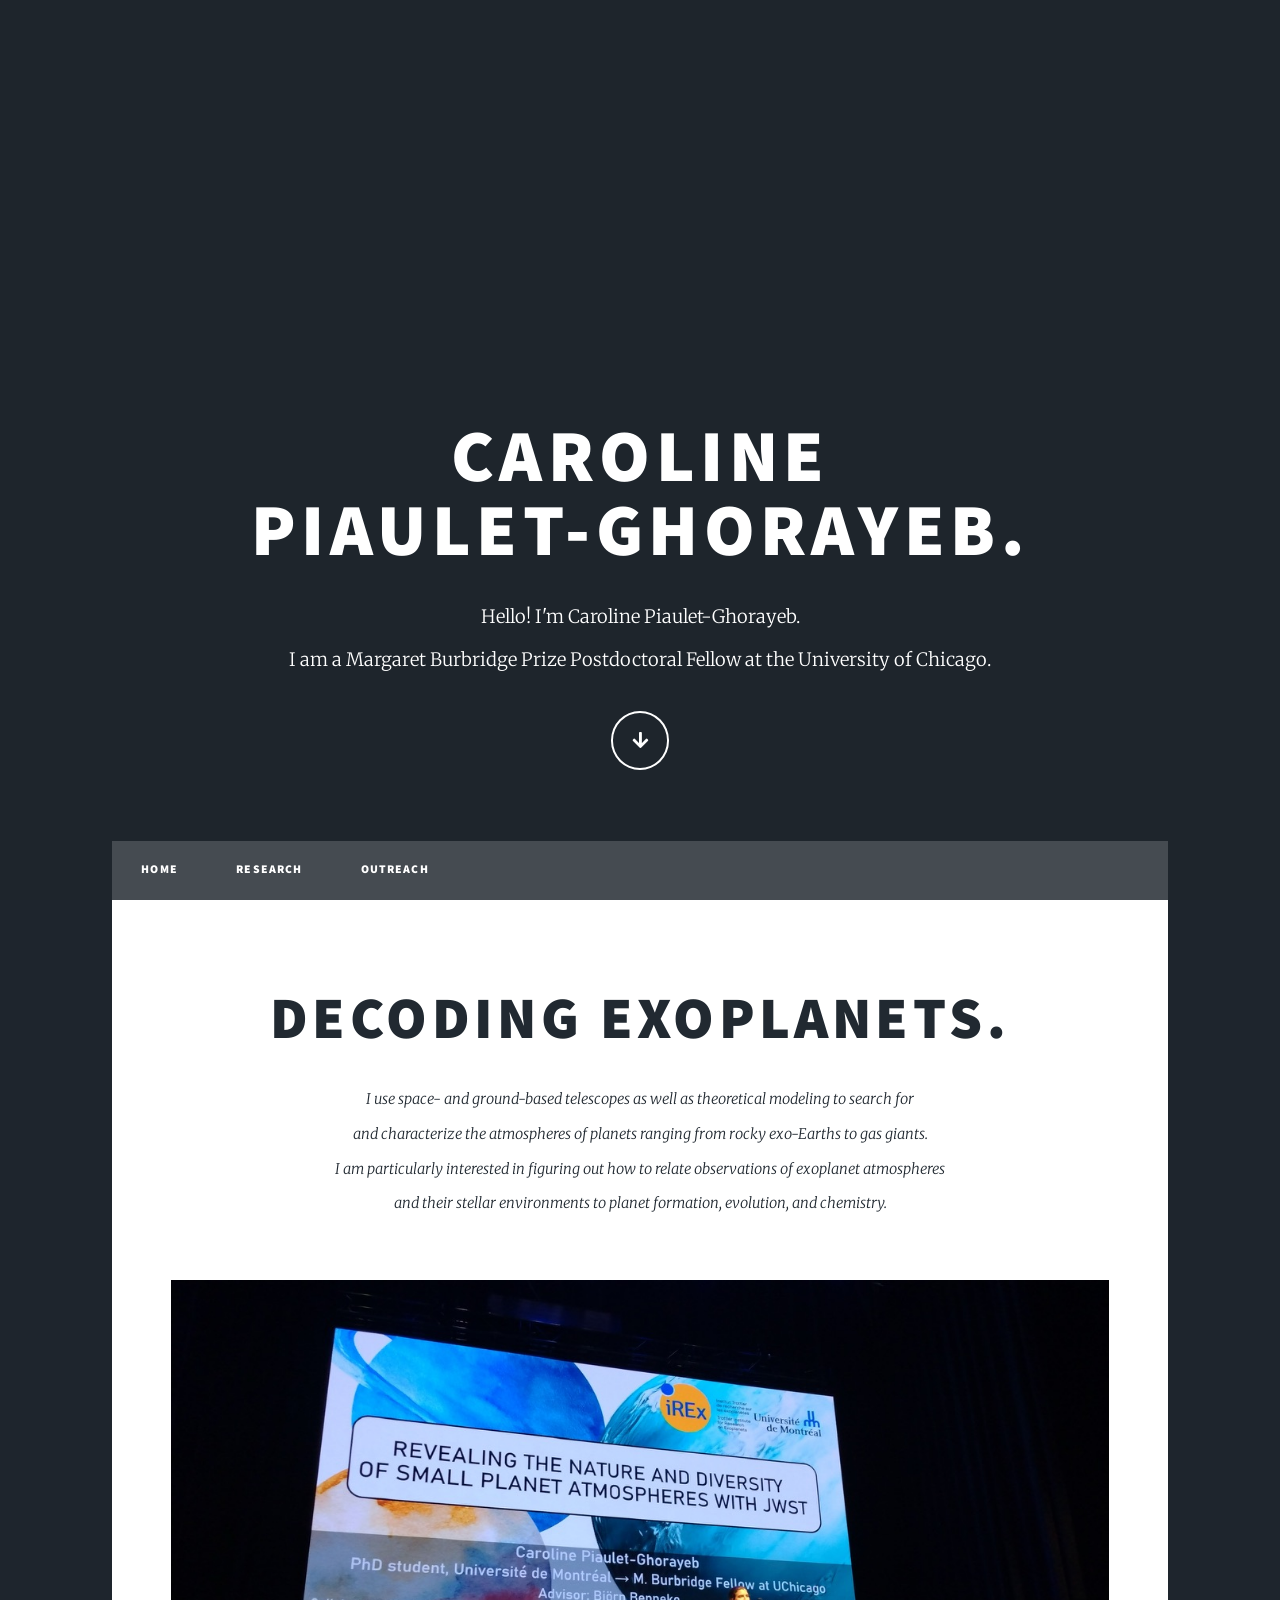
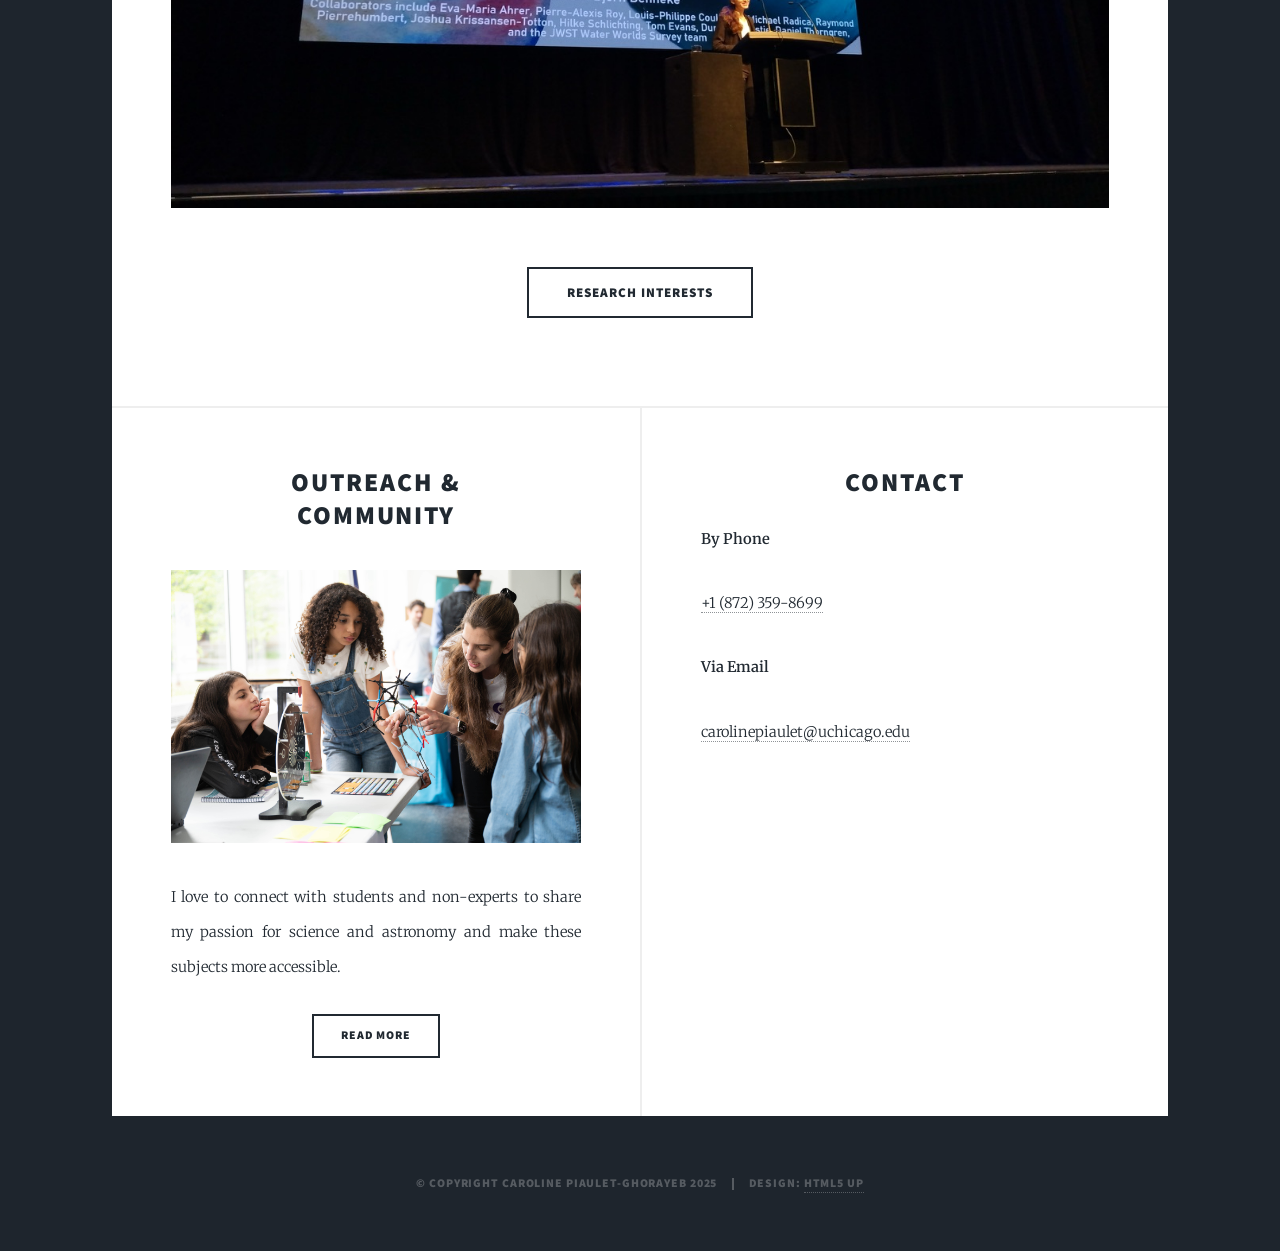
==== index.html @ 9007fbd8 "Add files via upload" ====
<!DOCTYPE HTML>
<!--
	Massively by HTML5 UP
	html5up.net | @ajlkn
	Free for personal and commercial use under the CCA 3.0 license (html5up.net/license)
-->
<html>
	<head>
		<title>Caroline Piaulet-Ghorayeb - Home</title>
		<meta charset="utf-8" />
		<meta name="viewport" content="width=device-width, initial-scale=1, user-scalable=no" />
		<link rel="stylesheet" href="assets/css/main.css" />
		<noscript><link rel="stylesheet" href="assets/css/noscript.css" /></noscript>
	</head>
	<body class="is-preload">

		<!-- Wrapper -->
			<div id="wrapper" class="fade-in">

				<!-- Intro -->
					<div id="intro">
						<h1>Caroline<br />
						Piaulet-Ghorayeb.</h1>
						<p style="font-style: normal;">Hello! I'm Caroline Piaulet-Ghorayeb.<br />
						I am a Margaret Burbridge Prize Postdoctoral Fellow at the University of Chicago. </p>
						<ul class="actions">
							<li><a href="#header" class="button icon solid solo fa-arrow-down scrolly">Continue</a></li>
						</ul>
					</div>

				<!-- Header -->
					<header id="header">
						<a href="index.html" class="logo">Home</a>
					</header>

				<!-- Nav -->
					<nav id="nav">
					  <ul class="links">
						<li><a href="index.html">Home</a></li>
						<li><a href="research.html">Research</a></li>
						<li><a href="outreach.html">Outreach</a></li>
					  </ul>
					  <ul class="icons">
						<!-- Optional social icons; keep or remove -->
						<!-- <li><a href="https://github.com/yourhandle" class="icon brands fa-github"><span class="label">GitHub</span></a></li> -->
					  </ul>
					</nav>

				<!-- Main -->
					<div id="main">

						<!-- Featured Post -->
							<article class="post featured">
								<header class="major">
									<h2><a href="research.html">Decoding Exoplanets.</a></h2>
									<p>	I use space- and ground-based telescopes as well as theoretical modeling to search for <br />
							and characterize the atmospheres of planets ranging from rocky exo-Earths to gas giants.  <br />
									I am particularly interested in figuring out how to relate observations of exoplanet atmospheres   <br />
										and their stellar environments to planet formation, evolution, and chemistry.</p>
								</header>
								<a href="#" class="image main"><img src="images/photo_essv.jpeg" alt="" /></a>
								<ul class="actions special">
									<li><a href="research.html" class="button large">Research Interests</a></li>
								</ul>
							</article>

						<!-- Posts: Outreach (left) + Contact (right) -->
						<section class="posts">
						  <!-- Outreach card -->
						  <article>
							<header>
							  <h2><a href="outreach.html">Outreach &amp;<br />Community</a></h2>
							</header>
							<a href="outreach.html" class="image fit"><img src="images/photo_outreach.jpg" alt="" /></a>
							<p>
							  I love to connect with students and non-experts to share my passion for science and astronomy
							  and make these subjects more accessible.
							</p>
							<ul class="actions special">
							  <li><a href="outreach.html" class="button">Read More</a></li>
							</ul>
						  </article>

						  <!-- Contact card -->
						<article>
						  <header>
							<h2>Contact</h2>
						  </header>
						  <p><strong>By Phone</strong></p>
						  <p><a href="tel:+18723598699">+1 (872) 359-8699</a></p>
						  <p><strong>Via Email</strong></p>
						  <p><a href="mailto:carolinepiaulet@uchicago.edu">carolinepiaulet@uchicago.edu</a></p>
						</article>



						</section>


					</div>



				<!-- Copyright -->
					<div id="copyright">
						<ul><li>&copy; Copyright Caroline Piaulet-Ghorayeb 2025</li><li>Design: <a href="https://html5up.net">HTML5 UP</a></li></ul>
					</div>

			</div>

		<!-- Scripts -->
			<script src="assets/js/jquery.min.js"></script>
			<script src="assets/js/jquery.scrollex.min.js"></script>
			<script src="assets/js/jquery.scrolly.min.js"></script>
			<script src="assets/js/browser.min.js"></script>
			<script src="assets/js/breakpoints.min.js"></script>
			<script src="assets/js/util.js"></script>
			<script src="assets/js/main.js"></script>

	</body>
</html>
---- assets/css/main.css ----
@import url(fontawesome-all.min.css);
@import url("https://fonts.googleapis.com/css?family=Merriweather:300,700,300italic,700italic|Source+Sans+Pro:900");

/*
	Massively by HTML5 UP
	html5up.net | @ajlkn
	Free for personal and commercial use under the CCA 3.0 license (html5up.net/license)
*/

html, body, div, span, applet, object,
iframe, h1, h2, h3, h4, h5, h6, p, blockquote,
pre, a, abbr, acronym, address, big, cite,
code, del, dfn, em, img, ins, kbd, q, s, samp,
small, strike, strong, sub, sup, tt, var, b,
u, i, center, dl, dt, dd, ol, ul, li, fieldset,
form, label, legend, table, caption, tbody,
tfoot, thead, tr, th, td, article, aside,
canvas, details, embed, figure, figcaption,
footer, header, hgroup, menu, nav, output, ruby,
section, summary, time, mark, audio, video {
	margin: 0;
	padding: 0;
	border: 0;
	font-size: 100%;
	font: inherit;
	vertical-align: baseline;}

article, aside, details, figcaption, figure,
footer, header, hgroup, menu, nav, section {
	display: block;}

body {
	line-height: 1;
}

ol, ul {
	list-style: none;
}

blockquote, q {
	quotes: none;
}

	blockquote:before, blockquote:after, q:before, q:after {
		content: '';
		content: none;
	}

table {
	border-collapse: collapse;
	border-spacing: 0;
}

body {
	-webkit-text-size-adjust: none;
}

mark {
	background-color: transparent;
	color: inherit;
}

input::-moz-focus-inner {
	border: 0;
	padding: 0;
}

input, select, textarea {
	-moz-appearance: none;
	-webkit-appearance: none;
	-ms-appearance: none;
	appearance: none;
}

/* Basic */

	@-ms-viewport {
		width: device-width;
	}

	body {
		-ms-overflow-style: scrollbar;
	}

	@media screen and (max-width: 480px) {

		html, body {
			min-width: 320px;
		}

	}

	html {
		box-sizing: border-box;
	}

	*, *:before, *:after {
		box-sizing: inherit;
	}

	body {
		background-color: #1e252d;
	}

		body.is-preload *, body.is-preload *:before, body.is-preload *:after {
			-moz-animation: none !important;
			-webkit-animation: none !important;
			-ms-animation: none !important;
			animation: none !important;
			-moz-transition: none !important;
			-webkit-transition: none !important;
			-ms-transition: none !important;
			transition: none !important;
		}

/* Type */

	html {
		font-size: 16pt;
	}

		@media screen and (max-width: 1680px) {

			html {
				font-size: 12pt;
			}

		}

		@media screen and (max-width: 1280px) {

			html {
				font-size: 11pt;
			}

		}

		@media screen and (max-width: 360px) {

			html {
				font-size: 10pt;
			}

		}

	body {
		color: #212931;
	}

	body, input, select, textarea {
		font-family: "Merriweather", Georgia, serif;
		font-weight: 300;
		font-size: 1rem;
		line-height: 2.375;
	}

	a {
		-moz-transition: color 0.2s ease-in-out, background-color 0.2s ease-in-out, border-color 0.2s ease-in-out, box-shadow 0.2s ease-in-out;
		-webkit-transition: color 0.2s ease-in-out, background-color 0.2s ease-in-out, border-color 0.2s ease-in-out, box-shadow 0.2s ease-in-out;
		-ms-transition: color 0.2s ease-in-out, background-color 0.2s ease-in-out, border-color 0.2s ease-in-out, box-shadow 0.2s ease-in-out;
		transition: color 0.2s ease-in-out, background-color 0.2s ease-in-out, border-color 0.2s ease-in-out, box-shadow 0.2s ease-in-out;
		border-bottom: dotted 1px;
		text-decoration: none;
	}

		a:hover {
			border-bottom-color: transparent;
		}

	strong, b {
		font-weight: 600;
	}

	em, i {
		font-style: italic;
	}

	p {
		text-align: justify;
		margin: 0 0 2rem 0;
	}

	h1, h2, h3, h4, h5, h6 {
		font-family: "Source Sans Pro", Helvetica, sans-serif;
		font-weight: 900;
		line-height: 1.5;
		letter-spacing: 0.075em;
		text-transform: uppercase;
		margin: 0 0 1rem 0;
	}

		h1 a, h2 a, h3 a, h4 a, h5 a, h6 a {
			border-bottom: 0;
			color: inherit;
			text-decoration: none;
		}

	h1 {
		font-size: 4rem;
		line-height: 1.1;
		margin: 0 0 2rem 0;
	}

	h2 {
		font-size: 1.75rem;
		line-height: 1.3;
		margin: 0 0 1.5rem 0;
	}

	h3 {
		font-size: 1.25rem;
		margin: 0 0 1.5rem 0;
	}

	h4 {
		font-size: 1rem;
	}

	h5 {
		font-size: 0.9rem;
	}

	h6 {
		font-size: 0.8rem;
	}

	sub {
		font-size: 0.8rem;
		position: relative;
		top: 0.5rem;
	}

	sup {
		font-size: 0.8rem;
		position: relative;
		top: -0.5rem;
	}

	blockquote {
		border-left: solid 4px;
		font-style: italic;
		margin: 0 0 2rem 0;
		padding: 0.5rem 0 0.5rem 2rem;
	}

	code {
		border: solid 2px;
		font-family: "Courier New", monospace;
		font-size: 0.9rem;
		margin: 0 0.25rem;
		padding: 0.25rem 0.65rem;
	}

	pre {
		-webkit-overflow-scrolling: touch;
		font-family: "Courier New", monospace;
		font-size: 0.9rem;
		margin: 0 0 2rem 0;
	}

		pre code {
			display: block;
			line-height: 1.75;
			padding: 1rem 1.5rem;
			overflow-x: auto;
		}

	hr {
		border: 0;
		border-bottom: solid 2px;
		margin: 3rem 0;
	}

		hr.major {
			margin: 5rem 0;
		}

	.align-left {
		text-align: left;
	}

	.align-center {
		text-align: center;
	}

	.align-right {
		text-align: right;
	}

	input, select, textarea {
		color: #212931;
	}

	a {
		color: #212931;
		border-bottom-color: rgba(33, 41, 49, 0.5);
	}

		a:hover {
			border-bottom-color: transparent;
			color: #18bfef !important;
		}

	strong, b {
		color: #212931;
	}

	h1, h2, h3, h4, h5, h6 {
		color: #212931;
	}

	blockquote {
		border-left-color: #eeeeee;
	}

	code {
		background: rgba(220, 220, 220, 0.25);
		border-color: #eeeeee;
	}

	hr {
		border-bottom-color: #eeeeee;
	}

/* Row */

	.row {
		display: flex;
		flex-wrap: wrap;
		box-sizing: border-box;
		align-items: stretch;
	}

		.row > * {
			box-sizing: border-box;
		}

		.row.gtr-uniform > * > :last-child {
			margin-bottom: 0;
		}

		.row.aln-left {
			justify-content: flex-start;
		}

		.row.aln-center {
			justify-content: center;
		}

		.row.aln-right {
			justify-content: flex-end;
		}

		.row.aln-top {
			align-items: flex-start;
		}

		.row.aln-middle {
			align-items: center;
		}

		.row.aln-bottom {
			align-items: flex-end;
		}

		.row > .imp {
			order: -1;
		}

		.row > .col-1 {
			width: 8.33333%;
		}

		.row > .off-1 {
			margin-left: 8.33333%;
		}

		.row > .col-2 {
			width: 16.66667%;
		}

		.row > .off-2 {
			margin-left: 16.66667%;
		}

		.row > .col-3 {
			width: 25%;
		}

		.row > .off-3 {
			margin-left: 25%;
		}

		.row > .col-4 {
			width: 33.33333%;
		}

		.row > .off-4 {
			margin-left: 33.33333%;
		}

		.row > .col-5 {
			width: 41.66667%;
		}

		.row > .off-5 {
			margin-left: 41.66667%;
		}

		.row > .col-6 {
			width: 50%;
		}

		.row > .off-6 {
			margin-left: 50%;
		}

		.row > .col-7 {
			width: 58.33333%;
		}

		.row > .off-7 {
			margin-left: 58.33333%;
		}

		.row > .col-8 {
			width: 66.66667%;
		}

		.row > .off-8 {
			margin-left: 66.66667%;
		}

		.row > .col-9 {
			width: 75%;
		}

		.row > .off-9 {
			margin-left: 75%;
		}

		.row > .col-10 {
			width: 83.33333%;
		}

		.row > .off-10 {
			margin-left: 83.33333%;
		}

		.row > .col-11 {
			width: 91.66667%;
		}

		.row > .off-11 {
			margin-left: 91.66667%;
		}

		.row > .col-12 {
			width: 100%;
		}

		.row > .off-12 {
			margin-left: 100%;
		}

		.row.gtr-0 {
			margin-top: 0;
			margin-left: 0rem;
		}

			.row.gtr-0 > * {
				padding: 0 0 0 0rem;
			}

			.row.gtr-0.gtr-uniform {
				margin-top: 0rem;
			}

				.row.gtr-0.gtr-uniform > * {
					padding-top: 0rem;
				}

		.row.gtr-25 {
			margin-top: 0;
			margin-left: -0.375rem;
		}

			.row.gtr-25 > * {
				padding: 0 0 0 0.375rem;
			}

			.row.gtr-25.gtr-uniform {
				margin-top: -0.375rem;
			}

				.row.gtr-25.gtr-uniform > * {
					padding-top: 0.375rem;
				}

		.row.gtr-50 {
			margin-top: 0;
			margin-left: -0.75rem;
		}

			.row.gtr-50 > * {
				padding: 0 0 0 0.75rem;
			}

			.row.gtr-50.gtr-uniform {
				margin-top: -0.75rem;
			}

				.row.gtr-50.gtr-uniform > * {
					padding-top: 0.75rem;
				}

		.row {
			margin-top: 0;
			margin-left: -1.5rem;
		}

			.row > * {
				padding: 0 0 0 1.5rem;
			}

			.row.gtr-uniform {
				margin-top: -1.5rem;
			}

				.row.gtr-uniform > * {
					padding-top: 1.5rem;
				}

		.row.gtr-150 {
			margin-top: 0;
			margin-left: -2.25rem;
		}

			.row.gtr-150 > * {
				padding: 0 0 0 2.25rem;
			}

			.row.gtr-150.gtr-uniform {
				margin-top: -2.25rem;
			}

				.row.gtr-150.gtr-uniform > * {
					padding-top: 2.25rem;
				}

		.row.gtr-200 {
			margin-top: 0;
			margin-left: -3rem;
		}

			.row.gtr-200 > * {
				padding: 0 0 0 3rem;
			}

			.row.gtr-200.gtr-uniform {
				margin-top: -3rem;
			}

				.row.gtr-200.gtr-uniform > * {
					padding-top: 3rem;
				}

		@media screen and (max-width: 1680px) {

			.row {
				display: flex;
				flex-wrap: wrap;
				box-sizing: border-box;
				align-items: stretch;
			}

				.row > * {
					box-sizing: border-box;
				}

				.row.gtr-uniform > * > :last-child {
					margin-bottom: 0;
				}

				.row.aln-left {
					justify-content: flex-start;
				}

				.row.aln-center {
					justify-content: center;
				}

				.row.aln-right {
					justify-content: flex-end;
				}

				.row.aln-top {
					align-items: flex-start;
				}

				.row.aln-middle {
					align-items: center;
				}

				.row.aln-bottom {
					align-items: flex-end;
				}

				.row > .imp-xlarge {
					order: -1;
				}

				.row > .col-1-xlarge {
					width: 8.33333%;
				}

				.row > .off-1-xlarge {
					margin-left: 8.33333%;
				}

				.row > .col-2-xlarge {
					width: 16.66667%;
				}

				.row > .off-2-xlarge {
					margin-left: 16.66667%;
				}

				.row > .col-3-xlarge {
					width: 25%;
				}

				.row > .off-3-xlarge {
					margin-left: 25%;
				}

				.row > .col-4-xlarge {
					width: 33.33333%;
				}

				.row > .off-4-xlarge {
					margin-left: 33.33333%;
				}

				.row > .col-5-xlarge {
					width: 41.66667%;
				}

				.row > .off-5-xlarge {
					margin-left: 41.66667%;
				}

				.row > .col-6-xlarge {
					width: 50%;
				}

				.row > .off-6-xlarge {
					margin-left: 50%;
				}

				.row > .col-7-xlarge {
					width: 58.33333%;
				}

				.row > .off-7-xlarge {
					margin-left: 58.33333%;
				}

				.row > .col-8-xlarge {
					width: 66.66667%;
				}

				.row > .off-8-xlarge {
					margin-left: 66.66667%;
				}

				.row > .col-9-xlarge {
					width: 75%;
				}

				.row > .off-9-xlarge {
					margin-left: 75%;
				}

				.row > .col-10-xlarge {
					width: 83.33333%;
				}

				.row > .off-10-xlarge {
					margin-left: 83.33333%;
				}

				.row > .col-11-xlarge {
					width: 91.66667%;
				}

				.row > .off-11-xlarge {
					margin-left: 91.66667%;
				}

				.row > .col-12-xlarge {
					width: 100%;
				}

				.row > .off-12-xlarge {
					margin-left: 100%;
				}

				.row.gtr-0 {
					margin-top: 0;
					margin-left: 0rem;
				}

					.row.gtr-0 > * {
						padding: 0 0 0 0rem;
					}

					.row.gtr-0.gtr-uniform {
						margin-top: 0rem;
					}

						.row.gtr-0.gtr-uniform > * {
							padding-top: 0rem;
						}

				.row.gtr-25 {
					margin-top: 0;
					margin-left: -0.375rem;
				}

					.row.gtr-25 > * {
						padding: 0 0 0 0.375rem;
					}

					.row.gtr-25.gtr-uniform {
						margin-top: -0.375rem;
					}

						.row.gtr-25.gtr-uniform > * {
							padding-top: 0.375rem;
						}

				.row.gtr-50 {
					margin-top: 0;
					margin-left: -0.75rem;
				}

					.row.gtr-50 > * {
						padding: 0 0 0 0.75rem;
					}

					.row.gtr-50.gtr-uniform {
						margin-top: -0.75rem;
					}

						.row.gtr-50.gtr-uniform > * {
							padding-top: 0.75rem;
						}

				.row {
					margin-top: 0;
					margin-left: -1.5rem;
				}

					.row > * {
						padding: 0 0 0 1.5rem;
					}

					.row.gtr-uniform {
						margin-top: -1.5rem;
					}

						.row.gtr-uniform > * {
							padding-top: 1.5rem;
						}

				.row.gtr-150 {
					margin-top: 0;
					margin-left: -2.25rem;
				}

					.row.gtr-150 > * {
						padding: 0 0 0 2.25rem;
					}

					.row.gtr-150.gtr-uniform {
						margin-top: -2.25rem;
					}

						.row.gtr-150.gtr-uniform > * {
							padding-top: 2.25rem;
						}

				.row.gtr-200 {
					margin-top: 0;
					margin-left: -3rem;
				}

					.row.gtr-200 > * {
						padding: 0 0 0 3rem;
					}

					.row.gtr-200.gtr-uniform {
						margin-top: -3rem;
					}

						.row.gtr-200.gtr-uniform > * {
							padding-top: 3rem;
						}

		}

		@media screen and (max-width: 1280px) {

			.row {
				display: flex;
				flex-wrap: wrap;
				box-sizing: border-box;
				align-items: stretch;
			}

				.row > * {
					box-sizing: border-box;
				}

				.row.gtr-uniform > * > :last-child {
					margin-bottom: 0;
				}

				.row.aln-left {
					justify-content: flex-start;
				}

				.row.aln-center {
					justify-content: center;
				}

				.row.aln-right {
					justify-content: flex-end;
				}

				.row.aln-top {
					align-items: flex-start;
				}

				.row.aln-middle {
					align-items: center;
				}

				.row.aln-bottom {
					align-items: flex-end;
				}

				.row > .imp-large {
					order: -1;
				}

				.row > .col-1-large {
					width: 8.33333%;
				}

				.row > .off-1-large {
					margin-left: 8.33333%;
				}

				.row > .col-2-large {
					width: 16.66667%;
				}

				.row > .off-2-large {
					margin-left: 16.66667%;
				}

				.row > .col-3-large {
					width: 25%;
				}

				.row > .off-3-large {
					margin-left: 25%;
				}

				.row > .col-4-large {
					width: 33.33333%;
				}

				.row > .off-4-large {
					margin-left: 33.33333%;
				}

				.row > .col-5-large {
					width: 41.66667%;
				}

				.row > .off-5-large {
					margin-left: 41.66667%;
				}

				.row > .col-6-large {
					width: 50%;
				}

				.row > .off-6-large {
					margin-left: 50%;
				}

				.row > .col-7-large {
					width: 58.33333%;
				}

				.row > .off-7-large {
					margin-left: 58.33333%;
				}

				.row > .col-8-large {
					width: 66.66667%;
				}

				.row > .off-8-large {
					margin-left: 66.66667%;
				}

				.row > .col-9-large {
					width: 75%;
				}

				.row > .off-9-large {
					margin-left: 75%;
				}

				.row > .col-10-large {
					width: 83.33333%;
				}

				.row > .off-10-large {
					margin-left: 83.33333%;
				}

				.row > .col-11-large {
					width: 91.66667%;
				}

				.row > .off-11-large {
					margin-left: 91.66667%;
				}

				.row > .col-12-large {
					width: 100%;
				}

				.row > .off-12-large {
					margin-left: 100%;
				}

				.row.gtr-0 {
					margin-top: 0;
					margin-left: 0rem;
				}

					.row.gtr-0 > * {
						padding: 0 0 0 0rem;
					}

					.row.gtr-0.gtr-uniform {
						margin-top: 0rem;
					}

						.row.gtr-0.gtr-uniform > * {
							padding-top: 0rem;
						}

				.row.gtr-25 {
					margin-top: 0;
					margin-left: -0.375rem;
				}

					.row.gtr-25 > * {
						padding: 0 0 0 0.375rem;
					}

					.row.gtr-25.gtr-uniform {
						margin-top: -0.375rem;
					}

						.row.gtr-25.gtr-uniform > * {
							padding-top: 0.375rem;
						}

				.row.gtr-50 {
					margin-top: 0;
					margin-left: -0.75rem;
				}

					.row.gtr-50 > * {
						padding: 0 0 0 0.75rem;
					}

					.row.gtr-50.gtr-uniform {
						margin-top: -0.75rem;
					}

						.row.gtr-50.gtr-uniform > * {
							padding-top: 0.75rem;
						}

				.row {
					margin-top: 0;
					margin-left: -1.5rem;
				}

					.row > * {
						padding: 0 0 0 1.5rem;
					}

					.row.gtr-uniform {
						margin-top: -1.5rem;
					}

						.row.gtr-uniform > * {
							padding-top: 1.5rem;
						}

				.row.gtr-150 {
					margin-top: 0;
					margin-left: -2.25rem;
				}

					.row.gtr-150 > * {
						padding: 0 0 0 2.25rem;
					}

					.row.gtr-150.gtr-uniform {
						margin-top: -2.25rem;
					}

						.row.gtr-150.gtr-uniform > * {
							padding-top: 2.25rem;
						}

				.row.gtr-200 {
					margin-top: 0;
					margin-left: -3rem;
				}

					.row.gtr-200 > * {
						padding: 0 0 0 3rem;
					}

					.row.gtr-200.gtr-uniform {
						margin-top: -3rem;
					}

						.row.gtr-200.gtr-uniform > * {
							padding-top: 3rem;
						}

		}

		@media screen and (max-width: 980px) {

			.row {
				display: flex;
				flex-wrap: wrap;
				box-sizing: border-box;
				align-items: stretch;
			}

				.row > * {
					box-sizing: border-box;
				}

				.row.gtr-uniform > * > :last-child {
					margin-bottom: 0;
				}

				.row.aln-left {
					justify-content: flex-start;
				}

				.row.aln-center {
					justify-content: center;
				}

				.row.aln-right {
					justify-content: flex-end;
				}

				.row.aln-top {
					align-items: flex-start;
				}

				.row.aln-middle {
					align-items: center;
				}

				.row.aln-bottom {
					align-items: flex-end;
				}

				.row > .imp-medium {
					order: -1;
				}

				.row > .col-1-medium {
					width: 8.33333%;
				}

				.row > .off-1-medium {
					margin-left: 8.33333%;
				}

				.row > .col-2-medium {
					width: 16.66667%;
				}

				.row > .off-2-medium {
					margin-left: 16.66667%;
				}

				.row > .col-3-medium {
					width: 25%;
				}

				.row > .off-3-medium {
					margin-left: 25%;
				}

				.row > .col-4-medium {
					width: 33.33333%;
				}

				.row > .off-4-medium {
					margin-left: 33.33333%;
				}

				.row > .col-5-medium {
					width: 41.66667%;
				}

				.row > .off-5-medium {
					margin-left: 41.66667%;
				}

				.row > .col-6-medium {
					width: 50%;
				}

				.row > .off-6-medium {
					margin-left: 50%;
				}

				.row > .col-7-medium {
					width: 58.33333%;
				}

				.row > .off-7-medium {
					margin-left: 58.33333%;
				}

				.row > .col-8-medium {
					width: 66.66667%;
				}

				.row > .off-8-medium {
					margin-left: 66.66667%;
				}

				.row > .col-9-medium {
					width: 75%;
				}

				.row > .off-9-medium {
					margin-left: 75%;
				}

				.row > .col-10-medium {
					width: 83.33333%;
				}

				.row > .off-10-medium {
					margin-left: 83.33333%;
				}

				.row > .col-11-medium {
					width: 91.66667%;
				}

				.row > .off-11-medium {
					margin-left: 91.66667%;
				}

				.row > .col-12-medium {
					width: 100%;
				}

				.row > .off-12-medium {
					margin-left: 100%;
				}

				.row.gtr-0 {
					margin-top: 0;
					margin-left: 0rem;
				}

					.row.gtr-0 > * {
						padding: 0 0 0 0rem;
					}

					.row.gtr-0.gtr-uniform {
						margin-top: 0rem;
					}

						.row.gtr-0.gtr-uniform > * {
							padding-top: 0rem;
						}

				.row.gtr-25 {
					margin-top: 0;
					margin-left: -0.375rem;
				}

					.row.gtr-25 > * {
						padding: 0 0 0 0.375rem;
					}

					.row.gtr-25.gtr-uniform {
						margin-top: -0.375rem;
					}

						.row.gtr-25.gtr-uniform > * {
							padding-top: 0.375rem;
						}

				.row.gtr-50 {
					margin-top: 0;
					margin-left: -0.75rem;
				}

					.row.gtr-50 > * {
						padding: 0 0 0 0.75rem;
					}

					.row.gtr-50.gtr-uniform {
						margin-top: -0.75rem;
					}

						.row.gtr-50.gtr-uniform > * {
							padding-top: 0.75rem;
						}

				.row {
					margin-top: 0;
					margin-left: -1.5rem;
				}

					.row > * {
						padding: 0 0 0 1.5rem;
					}

					.row.gtr-uniform {
						margin-top: -1.5rem;
					}

						.row.gtr-uniform > * {
							padding-top: 1.5rem;
						}

				.row.gtr-150 {
					margin-top: 0;
					margin-left: -2.25rem;
				}

					.row.gtr-150 > * {
						padding: 0 0 0 2.25rem;
					}

					.row.gtr-150.gtr-uniform {
						margin-top: -2.25rem;
					}

						.row.gtr-150.gtr-uniform > * {
							padding-top: 2.25rem;
						}

				.row.gtr-200 {
					margin-top: 0;
					margin-left: -3rem;
				}

					.row.gtr-200 > * {
						padding: 0 0 0 3rem;
					}

					.row.gtr-200.gtr-uniform {
						margin-top: -3rem;
					}

						.row.gtr-200.gtr-uniform > * {
							padding-top: 3rem;
						}

		}

		@media screen and (max-width: 736px) {

			.row {
				display: flex;
				flex-wrap: wrap;
				box-sizing: border-box;
				align-items: stretch;
			}

				.row > * {
					box-sizing: border-box;
				}

				.row.gtr-uniform > * > :last-child {
					margin-bottom: 0;
				}

				.row.aln-left {
					justify-content: flex-start;
				}

				.row.aln-center {
					justify-content: center;
				}

				.row.aln-right {
					justify-content: flex-end;
				}

				.row.aln-top {
					align-items: flex-start;
				}

				.row.aln-middle {
					align-items: center;
				}

				.row.aln-bottom {
					align-items: flex-end;
				}

				.row > .imp-small {
					order: -1;
				}

				.row > .col-1-small {
					width: 8.33333%;
				}

				.row > .off-1-small {
					margin-left: 8.33333%;
				}

				.row > .col-2-small {
					width: 16.66667%;
				}

				.row > .off-2-small {
					margin-left: 16.66667%;
				}

				.row > .col-3-small {
					width: 25%;
				}

				.row > .off-3-small {
					margin-left: 25%;
				}

				.row > .col-4-small {
					width: 33.33333%;
				}

				.row > .off-4-small {
					margin-left: 33.33333%;
				}

				.row > .col-5-small {
					width: 41.66667%;
				}

				.row > .off-5-small {
					margin-left: 41.66667%;
				}

				.row > .col-6-small {
					width: 50%;
				}

				.row > .off-6-small {
					margin-left: 50%;
				}

				.row > .col-7-small {
					width: 58.33333%;
				}

				.row > .off-7-small {
					margin-left: 58.33333%;
				}

				.row > .col-8-small {
					width: 66.66667%;
				}

				.row > .off-8-small {
					margin-left: 66.66667%;
				}

				.row > .col-9-small {
					width: 75%;
				}

				.row > .off-9-small {
					margin-left: 75%;
				}

				.row > .col-10-small {
					width: 83.33333%;
				}

				.row > .off-10-small {
					margin-left: 83.33333%;
				}

				.row > .col-11-small {
					width: 91.66667%;
				}

				.row > .off-11-small {
					margin-left: 91.66667%;
				}

				.row > .col-12-small {
					width: 100%;
				}

				.row > .off-12-small {
					margin-left: 100%;
				}

				.row.gtr-0 {
					margin-top: 0;
					margin-left: 0rem;
				}

					.row.gtr-0 > * {
						padding: 0 0 0 0rem;
					}

					.row.gtr-0.gtr-uniform {
						margin-top: 0rem;
					}

						.row.gtr-0.gtr-uniform > * {
							padding-top: 0rem;
						}

				.row.gtr-25 {
					margin-top: 0;
					margin-left: -0.375rem;
				}

					.row.gtr-25 > * {
						padding: 0 0 0 0.375rem;
					}

					.row.gtr-25.gtr-uniform {
						margin-top: -0.375rem;
					}

						.row.gtr-25.gtr-uniform > * {
							padding-top: 0.375rem;
						}

				.row.gtr-50 {
					margin-top: 0;
					margin-left: -0.75rem;
				}

					.row.gtr-50 > * {
						padding: 0 0 0 0.75rem;
					}

					.row.gtr-50.gtr-uniform {
						margin-top: -0.75rem;
					}

						.row.gtr-50.gtr-uniform > * {
							padding-top: 0.75rem;
						}

				.row {
					margin-top: 0;
					margin-left: -1.5rem;
				}

					.row > * {
						padding: 0 0 0 1.5rem;
					}

					.row.gtr-uniform {
						margin-top: -1.5rem;
					}

						.row.gtr-uniform > * {
							padding-top: 1.5rem;
						}

				.row.gtr-150 {
					margin-top: 0;
					margin-left: -2.25rem;
				}

					.row.gtr-150 > * {
						padding: 0 0 0 2.25rem;
					}

					.row.gtr-150.gtr-uniform {
						margin-top: -2.25rem;
					}

						.row.gtr-150.gtr-uniform > * {
							padding-top: 2.25rem;
						}

				.row.gtr-200 {
					margin-top: 0;
					margin-left: -3rem;
				}

					.row.gtr-200 > * {
						padding: 0 0 0 3rem;
					}

					.row.gtr-200.gtr-uniform {
						margin-top: -3rem;
					}

						.row.gtr-200.gtr-uniform > * {
							padding-top: 3rem;
						}

		}

		@media screen and (max-width: 480px) {

			.row {
				display: flex;
				flex-wrap: wrap;
				box-sizing: border-box;
				align-items: stretch;
			}

				.row > * {
					box-sizing: border-box;
				}

				.row.gtr-uniform > * > :last-child {
					margin-bottom: 0;
				}

				.row.aln-left {
					justify-content: flex-start;
				}

				.row.aln-center {
					justify-content: center;
				}

				.row.aln-right {
					justify-content: flex-end;
				}

				.row.aln-top {
					align-items: flex-start;
				}

				.row.aln-middle {
					align-items: center;
				}

				.row.aln-bottom {
					align-items: flex-end;
				}

				.row > .imp-xsmall {
					order: -1;
				}

				.row > .col-1-xsmall {
					width: 8.33333%;
				}

				.row > .off-1-xsmall {
					margin-left: 8.33333%;
				}

				.row > .col-2-xsmall {
					width: 16.66667%;
				}

				.row > .off-2-xsmall {
					margin-left: 16.66667%;
				}

				.row > .col-3-xsmall {
					width: 25%;
				}

				.row > .off-3-xsmall {
					margin-left: 25%;
				}

				.row > .col-4-xsmall {
					width: 33.33333%;
				}

				.row > .off-4-xsmall {
					margin-left: 33.33333%;
				}

				.row > .col-5-xsmall {
					width: 41.66667%;
				}

				.row > .off-5-xsmall {
					margin-left: 41.66667%;
				}

				.row > .col-6-xsmall {
					width: 50%;
				}

				.row > .off-6-xsmall {
					margin-left: 50%;
				}

				.row > .col-7-xsmall {
					width: 58.33333%;
				}

				.row > .off-7-xsmall {
					margin-left: 58.33333%;
				}

				.row > .col-8-xsmall {
					width: 66.66667%;
				}

				.row > .off-8-xsmall {
					margin-left: 66.66667%;
				}

				.row > .col-9-xsmall {
					width: 75%;
				}

				.row > .off-9-xsmall {
					margin-left: 75%;
				}

				.row > .col-10-xsmall {
					width: 83.33333%;
				}

				.row > .off-10-xsmall {
					margin-left: 83.33333%;
				}

				.row > .col-11-xsmall {
					width: 91.66667%;
				}

				.row > .off-11-xsmall {
					margin-left: 91.66667%;
				}

				.row > .col-12-xsmall {
					width: 100%;
				}

				.row > .off-12-xsmall {
					margin-left: 100%;
				}

				.row.gtr-0 {
					margin-top: 0;
					margin-left: 0rem;
				}

					.row.gtr-0 > * {
						padding: 0 0 0 0rem;
					}

					.row.gtr-0.gtr-uniform {
						margin-top: 0rem;
					}

						.row.gtr-0.gtr-uniform > * {
							padding-top: 0rem;
						}

				.row.gtr-25 {
					margin-top: 0;
					margin-left: -0.375rem;
				}

					.row.gtr-25 > * {
						padding: 0 0 0 0.375rem;
					}

					.row.gtr-25.gtr-uniform {
						margin-top: -0.375rem;
					}

						.row.gtr-25.gtr-uniform > * {
							padding-top: 0.375rem;
						}

				.row.gtr-50 {
					margin-top: 0;
					margin-left: -0.75rem;
				}

					.row.gtr-50 > * {
						padding: 0 0 0 0.75rem;
					}

					.row.gtr-50.gtr-uniform {
						margin-top: -0.75rem;
					}

						.row.gtr-50.gtr-uniform > * {
							padding-top: 0.75rem;
						}

				.row {
					margin-top: 0;
					margin-left: -1.5rem;
				}

					.row > * {
						padding: 0 0 0 1.5rem;
					}

					.row.gtr-uniform {
						margin-top: -1.5rem;
					}

						.row.gtr-uniform > * {
							padding-top: 1.5rem;
						}

				.row.gtr-150 {
					margin-top: 0;
					margin-left: -2.25rem;
				}

					.row.gtr-150 > * {
						padding: 0 0 0 2.25rem;
					}

					.row.gtr-150.gtr-uniform {
						margin-top: -2.25rem;
					}

						.row.gtr-150.gtr-uniform > * {
							padding-top: 2.25rem;
						}

				.row.gtr-200 {
					margin-top: 0;
					margin-left: -3rem;
				}

					.row.gtr-200 > * {
						padding: 0 0 0 3rem;
					}

					.row.gtr-200.gtr-uniform {
						margin-top: -3rem;
					}

						.row.gtr-200.gtr-uniform > * {
							padding-top: 3rem;
						}

		}

		@media screen and (max-width: 360px) {

			.row {
				display: flex;
				flex-wrap: wrap;
				box-sizing: border-box;
				align-items: stretch;
			}

				.row > * {
					box-sizing: border-box;
				}

				.row.gtr-uniform > * > :last-child {
					margin-bottom: 0;
				}

				.row.aln-left {
					justify-content: flex-start;
				}

				.row.aln-center {
					justify-content: center;
				}

				.row.aln-right {
					justify-content: flex-end;
				}

				.row.aln-top {
					align-items: flex-start;
				}

				.row.aln-middle {
					align-items: center;
				}

				.row.aln-bottom {
					align-items: flex-end;
				}

				.row > .imp-xxsmall {
					order: -1;
				}

				.row > .col-1-xxsmall {
					width: 8.33333%;
				}

				.row > .off-1-xxsmall {
					margin-left: 8.33333%;
				}

				.row > .col-2-xxsmall {
					width: 16.66667%;
				}

				.row > .off-2-xxsmall {
					margin-left: 16.66667%;
				}

				.row > .col-3-xxsmall {
					width: 25%;
				}

				.row > .off-3-xxsmall {
					margin-left: 25%;
				}

				.row > .col-4-xxsmall {
					width: 33.33333%;
				}

				.row > .off-4-xxsmall {
					margin-left: 33.33333%;
				}

				.row > .col-5-xxsmall {
					width: 41.66667%;
				}

				.row > .off-5-xxsmall {
					margin-left: 41.66667%;
				}

				.row > .col-6-xxsmall {
					width: 50%;
				}

				.row > .off-6-xxsmall {
					margin-left: 50%;
				}

				.row > .col-7-xxsmall {
					width: 58.33333%;
				}

				.row > .off-7-xxsmall {
					margin-left: 58.33333%;
				}

				.row > .col-8-xxsmall {
					width: 66.66667%;
				}

				.row > .off-8-xxsmall {
					margin-left: 66.66667%;
				}

				.row > .col-9-xxsmall {
					width: 75%;
				}

				.row > .off-9-xxsmall {
					margin-left: 75%;
				}

				.row > .col-10-xxsmall {
					width: 83.33333%;
				}

				.row > .off-10-xxsmall {
					margin-left: 83.33333%;
				}

				.row > .col-11-xxsmall {
					width: 91.66667%;
				}

				.row > .off-11-xxsmall {
					margin-left: 91.66667%;
				}

				.row > .col-12-xxsmall {
					width: 100%;
				}

				.row > .off-12-xxsmall {
					margin-left: 100%;
				}

				.row.gtr-0 {
					margin-top: 0;
					margin-left: 0rem;
				}

					.row.gtr-0 > * {
						padding: 0 0 0 0rem;
					}

					.row.gtr-0.gtr-uniform {
						margin-top: 0rem;
					}

						.row.gtr-0.gtr-uniform > * {
							padding-top: 0rem;
						}

				.row.gtr-25 {
					margin-top: 0;
					margin-left: -0.375rem;
				}

					.row.gtr-25 > * {
						padding: 0 0 0 0.375rem;
					}

					.row.gtr-25.gtr-uniform {
						margin-top: -0.375rem;
					}

						.row.gtr-25.gtr-uniform > * {
							padding-top: 0.375rem;
						}

				.row.gtr-50 {
					margin-top: 0;
					margin-left: -0.75rem;
				}

					.row.gtr-50 > * {
						padding: 0 0 0 0.75rem;
					}

					.row.gtr-50.gtr-uniform {
						margin-top: -0.75rem;
					}

						.row.gtr-50.gtr-uniform > * {
							padding-top: 0.75rem;
						}

				.row {
					margin-top: 0;
					margin-left: -1.5rem;
				}

					.row > * {
						padding: 0 0 0 1.5rem;
					}

					.row.gtr-uniform {
						margin-top: -1.5rem;
					}

						.row.gtr-uniform > * {
							padding-top: 1.5rem;
						}

				.row.gtr-150 {
					margin-top: 0;
					margin-left: -2.25rem;
				}

					.row.gtr-150 > * {
						padding: 0 0 0 2.25rem;
					}

					.row.gtr-150.gtr-uniform {
						margin-top: -2.25rem;
					}

						.row.gtr-150.gtr-uniform > * {
							padding-top: 2.25rem;
						}

				.row.gtr-200 {
					margin-top: 0;
					margin-left: -3rem;
				}

					.row.gtr-200 > * {
						padding: 0 0 0 3rem;
					}

					.row.gtr-200.gtr-uniform {
						margin-top: -3rem;
					}

						.row.gtr-200.gtr-uniform > * {
							padding-top: 3rem;
						}

		}

/* Box */

	.box {
		border: solid 2px;
		margin-bottom: 2rem;
		padding: 1.5rem;
	}

		.box > :last-child,
		.box > :last-child > :last-child,
		.box > :last-child > :last-child > :last-child {
			margin-bottom: 0;
		}

		.box.alt {
			border: 0;
			border-radius: 0;
			padding: 0;
		}

	.box {
		border-color: #eeeeee;
	}

/* Button */

	input[type="submit"],
	input[type="reset"],
	input[type="button"],
	button,
	.button {
		-moz-appearance: none;
		-webkit-appearance: none;
		-ms-appearance: none;
		appearance: none;
		-moz-transition: background-color 0.2s ease-in-out, box-shadow 0.2s ease-in-out, color 0.2s ease-in-out;
		-webkit-transition: background-color 0.2s ease-in-out, box-shadow 0.2s ease-in-out, color 0.2s ease-in-out;
		-ms-transition: background-color 0.2s ease-in-out, box-shadow 0.2s ease-in-out, color 0.2s ease-in-out;
		transition: background-color 0.2s ease-in-out, box-shadow 0.2s ease-in-out, color 0.2s ease-in-out;
		border: 0;
		border-radius: 0;
		cursor: pointer;
		display: inline-block;
		font-family: "Source Sans Pro", Helvetica, sans-serif;
		font-size: 0.8rem;
		font-weight: 900;
		letter-spacing: 0.075em;
		height: 3rem;
		line-height: 3rem;
		padding: 0 2rem;
		text-align: center;
		text-decoration: none;
		text-transform: uppercase;
		white-space: nowrap;
	}

		input[type="submit"].icon:before,
		input[type="reset"].icon:before,
		input[type="button"].icon:before,
		button.icon:before,
		.button.icon:before {
			margin-right: 0.5rem;
		}

		input[type="submit"].icon.solo,
		input[type="reset"].icon.solo,
		input[type="button"].icon.solo,
		button.icon.solo,
		.button.icon.solo {
			position: relative;
			width: 4rem;
			height: 4rem;
			line-height: 4rem;
			border-radius: 4rem;
			text-indent: 4rem;
			overflow: hidden;
			padding: 0;
			white-space: nowrap;
		}

			input[type="submit"].icon.solo:before,
			input[type="reset"].icon.solo:before,
			input[type="button"].icon.solo:before,
			button.icon.solo:before,
			.button.icon.solo:before {
				position: absolute;
				display: block;
				top: 0;
				left: 0;
				width: inherit;
				height: inherit;
				line-height: inherit;
				font-size: 1.25rem;
				margin-right: 0;
				text-align: center;
				text-indent: 0;
			}

		input[type="submit"].fit,
		input[type="reset"].fit,
		input[type="button"].fit,
		button.fit,
		.button.fit {
			width: 100%;
		}

		input[type="submit"].small,
		input[type="reset"].small,
		input[type="button"].small,
		button.small,
		.button.small {
			font-size: 0.7rem;
			height: 2.5rem;
			line-height: 2.5rem;
			padding: 0 1.5rem;
		}

		input[type="submit"].large,
		input[type="reset"].large,
		input[type="button"].large,
		button.large,
		.button.large {
			font-size: 0.9rem;
			height: 3.5rem;
			line-height: 3.5rem;
			padding: 0 2.75rem;
		}

		@media screen and (max-width: 980px) {

			input[type="submit"],
			input[type="reset"],
			input[type="button"],
			button,
			.button {
				font-size: 0.9rem;
				height: 3.25rem;
				line-height: 3.25rem;
			}

				input[type="submit"].large,
				input[type="reset"].large,
				input[type="button"].large,
				button.large,
				.button.large {
					font-size: 1rem;
					height: 3.75rem;
					line-height: 3.75rem;
				}

		}

		input[type="submit"].disabled, input[type="submit"]:disabled,
		input[type="reset"].disabled,
		input[type="reset"]:disabled,
		input[type="button"].disabled,
		input[type="button"]:disabled,
		button.disabled,
		button:disabled,
		.button.disabled,
		.button:disabled {
			pointer-events: none;
			opacity: 0.25;
		}

	input[type="submit"],
	input[type="reset"],
	input[type="button"],
	button,
	.button {
		background-color: transparent;
		box-shadow: inset 0 0 0 2px #212931;
		color: #212931 !important;
	}

		input[type="submit"]:hover,
		input[type="reset"]:hover,
		input[type="button"]:hover,
		button:hover,
		.button:hover {
			box-shadow: inset 0 0 0 2px #18bfef;
			color: #18bfef !important;
		}

		input[type="submit"].primary,
		input[type="reset"].primary,
		input[type="button"].primary,
		button.primary,
		.button.primary {
			background-color: #212931;
			box-shadow: none;
			color: #ffffff !important;
		}

			input[type="submit"].primary:hover,
			input[type="reset"].primary:hover,
			input[type="button"].primary:hover,
			button.primary:hover,
			.button.primary:hover {
				background-color: #18bfef;
			}

/* Form */

	form {
		margin: 0 0 2rem 0;
	}

		form > :last-child {
			margin-bottom: 0;
		}

		form > .fields {
			display: -moz-flex;
			display: -webkit-flex;
			display: -ms-flex;
			display: flex;
			-moz-flex-wrap: wrap;
			-webkit-flex-wrap: wrap;
			-ms-flex-wrap: wrap;
			flex-wrap: wrap;
			width: calc(100% + 3rem);
			margin: -1.5rem 0 2rem -1.5rem;
		}

			form > .fields > .field {
				-moz-flex-grow: 0;
				-webkit-flex-grow: 0;
				-ms-flex-grow: 0;
				flex-grow: 0;
				-moz-flex-shrink: 0;
				-webkit-flex-shrink: 0;
				-ms-flex-shrink: 0;
				flex-shrink: 0;
				padding: 1.5rem 0 0 1.5rem;
				width: calc(100% - 1.5rem);
			}

				form > .fields > .field.half {
					width: calc(50% - 0.75rem);
				}

				form > .fields > .field.third {
					width: calc(100%/3 - 0.5rem);
				}

				form > .fields > .field.quarter {
					width: calc(25% - 0.375rem);
				}

		@media screen and (max-width: 480px) {

			form > .fields {
				width: calc(100% + 3rem);
				margin: -1.5rem 0 2rem -1.5rem;
			}

				form > .fields > .field {
					padding: 1.5rem 0 0 1.5rem;
					width: calc(100% - 1.5rem);
				}

					form > .fields > .field.half {
						width: calc(100% - 1.5rem);
					}

					form > .fields > .field.third {
						width: calc(100% - 1.5rem);
					}

					form > .fields > .field.quarter {
						width: calc(100% - 1.5rem);
					}

		}

	label {
		display: block;
		font-family: "Source Sans Pro", Helvetica, sans-serif;
		font-weight: 900;
		line-height: 1.5;
		letter-spacing: 0.075em;
		font-size: 0.8rem;
		text-transform: uppercase;
		margin: 0 0 0.75rem 0;
	}

		@media screen and (max-width: 980px) {

			label {
				font-size: 0.9rem;
			}

		}

	input[type="text"],
	input[type="password"],
	input[type="email"],
	select,
	textarea {
		-moz-appearance: none;
		-webkit-appearance: none;
		-ms-appearance: none;
		appearance: none;
		background: transparent;
		border-radius: 0;
		border: solid 2px;
		color: inherit;
		display: block;
		outline: 0;
		padding: 0 1rem;
		text-decoration: none;
		width: 100%;
	}

		input[type="text"]:invalid,
		input[type="password"]:invalid,
		input[type="email"]:invalid,
		select:invalid,
		textarea:invalid {
			box-shadow: none;
		}

	select {
		background-size: 1.25rem;
		background-repeat: no-repeat;
		background-position: calc(100% - 1rem) center;
		height: 3rem;
		padding-right: 3rem;
		text-overflow: ellipsis;
	}

		select:focus::-ms-value {
			background-color: transparent;
		}

		select::-ms-expand {
			display: none;
		}

	input[type="text"],
	input[type="password"],
	input[type="email"],
	select {
		height: 3rem;
	}

	textarea {
		padding: 0.75rem 1rem;
	}

	input[type="checkbox"],
	input[type="radio"] {
		-moz-appearance: none;
		-webkit-appearance: none;
		-ms-appearance: none;
		appearance: none;
		display: block;
		float: left;
		margin-right: -2rem;
		opacity: 0;
		width: 1rem;
		z-index: -1;
	}

		input[type="checkbox"] + label,
		input[type="radio"] + label {
			text-decoration: none;
			cursor: pointer;
			display: inline-block;
			font-size: 1rem;
			letter-spacing: 0;
			font-family: "Merriweather", Georgia, serif;
			text-transform: none;
			font-weight: 300;
			padding-left: 2.8rem;
			padding-right: 1rem;
			position: relative;
		}

			input[type="checkbox"] + label:before,
			input[type="radio"] + label:before {
				-moz-osx-font-smoothing: grayscale;
				-webkit-font-smoothing: antialiased;
				display: inline-block;
				font-style: normal;
				font-variant: normal;
				text-rendering: auto;
				line-height: 1;
				text-transform: none !important;
				font-family: 'Font Awesome 5 Free';
				font-weight: 900;
			}

			input[type="checkbox"] + label:before,
			input[type="radio"] + label:before {
				border-radius: 0;
				border: solid 2px;
				content: '';
				display: inline-block;
				font-size: 0.8rem;
				height: 1.8rem;
				left: 0;
				line-height: 1.65rem;
				position: absolute;
				text-align: center;
				top: -0.125rem;
				width: 1.8rem;
			}

		input[type="checkbox"]:checked + label:before,
		input[type="radio"]:checked + label:before {
			content: '\f00c';
		}

	input[type="checkbox"] + label:before {
		border-radius: 0;
	}

	input[type="radio"] + label:before {
		border-radius: 100%;
	}

	::-webkit-input-placeholder {
		opacity: 1.0;
	}

	:-moz-placeholder {
		opacity: 1.0;
	}

	::-moz-placeholder {
		opacity: 1.0;
	}

	:-ms-input-placeholder {
		opacity: 1.0;
	}

	label {
		color: #212931;
	}

	input[type="text"],
	input[type="password"],
	input[type="email"],
	select,
	textarea {
		border-color: #eeeeee;
	}

		input[type="text"]:focus,
		input[type="password"]:focus,
		input[type="email"]:focus,
		select:focus,
		textarea:focus {
			border-color: #18bfef;
		}

	select {
		background-image: url("data:image/svg+xml;charset=utf8,%3Csvg xmlns='http://www.w3.org/2000/svg' width='40' height='40' preserveAspectRatio='none' viewBox='0 0 40 40'%3E%3Cpath d='M9.4,12.3l10.4,10.4l10.4-10.4c0.2-0.2,0.5-0.4,0.9-0.4c0.3,0,0.6,0.1,0.9,0.4l3.3,3.3c0.2,0.2,0.4,0.5,0.4,0.9 c0,0.4-0.1,0.6-0.4,0.9L20.7,31.9c-0.2,0.2-0.5,0.4-0.9,0.4c-0.3,0-0.6-0.1-0.9-0.4L4.3,17.3c-0.2-0.2-0.4-0.5-0.4-0.9 c0-0.4,0.1-0.6,0.4-0.9l3.3-3.3c0.2-0.2,0.5-0.4,0.9-0.4S9.1,12.1,9.4,12.3z' fill='%23eeeeee' /%3E%3C/svg%3E");
	}

		select option {
			background-color: #ffffff;
			color: #212931;
		}

	.select-wrapper:before {
		color: #eeeeee;
	}

	input[type="checkbox"] + label,
	input[type="radio"] + label {
		color: #212931;
	}

		input[type="checkbox"] + label:before,
		input[type="radio"] + label:before {
			border-color: #eeeeee;
		}

	input[type="checkbox"]:checked + label:before,
	input[type="radio"]:checked + label:before {
		background-color: #212931;
		border-color: #212931;
		color: #ffffff;
	}

	input[type="checkbox"]:focus + label:before,
	input[type="radio"]:focus + label:before {
		border-color: #18bfef;
	}

	::-webkit-input-placeholder {
		color: #909498 !important;
	}

	:-moz-placeholder {
		color: #909498 !important;
	}

	::-moz-placeholder {
		color: #909498 !important;
	}

	:-ms-input-placeholder {
		color: #909498 !important;
	}

	.formerize-placeholder {
		color: #909498 !important;
	}

/* Icon */

	.icon {
		text-decoration: none;
		border-bottom: none;
		position: relative;
	}

		.icon:before {
			-moz-osx-font-smoothing: grayscale;
			-webkit-font-smoothing: antialiased;
			display: inline-block;
			font-style: normal;
			font-variant: normal;
			text-rendering: auto;
			line-height: 1;
			text-transform: none !important;
			font-family: 'Font Awesome 5 Free';
			font-weight: 400;
		}

		.icon > .label {
			display: none;
		}

		.icon:before {
			line-height: inherit;
		}

		.icon.solid:before {
			font-weight: 900;
		}

		.icon.brands:before {
			font-family: 'Font Awesome 5 Brands';
		}

/* Image */

	.image {
		border: 0;
		display: inline-block;
		position: relative;
	}

		.image img {
			display: block;
		}

		.image.left, .image.right {
			max-width: 40%;
		}

			.image.left img, .image.right img {
				width: 100%;
			}

		.image.left {
			float: left;
			margin: 0 2rem 2rem 0;
			top: 0.75rem;
		}

		.image.right {
			float: right;
			margin: 0 0 2rem 2rem;
			top: 0.75rem;
		}

		.image.fit {
			display: block;
			margin: 2.5rem 0;
			width: 100%;
		}

			.image.fit:first-child {
				margin-top: 0;
			}

			.image.fit img {
				width: 100%;
			}

		.image.main {
			display: block;
			margin: 4rem 0;
			width: 100%;
		}

			.image.main:first-child {
				margin-top: 0;
			}

			.image.main img {
				width: 100%;
			}

		@media screen and (max-width: 736px) {

			.image.fit {
				margin: 2rem 0;
			}

			.image.main {
				margin: 2rem 0;
			}

		}

	a.image {
		overflow: hidden;
	}

		a.image img {
			-moz-transition: -moz-transform 0.2s ease-out;
			-webkit-transition: -webkit-transform 0.2s ease-out;
			-ms-transition: -ms-transform 0.2s ease-out;
			transition: transform 0.2s ease-out;
		}

		a.image:hover img {
			-moz-transform: scale(1.05);
			-webkit-transform: scale(1.05);
			-ms-transform: scale(1.05);
			transform: scale(1.05);
		}

/* Actions */

	ul.actions {
		display: -moz-flex;
		display: -webkit-flex;
		display: -ms-flex;
		display: flex;
		cursor: default;
		list-style: none;
		margin-left: -1rem;
		padding-left: 0;
	}

		ul.actions li {
			padding: 0 0 0 1rem;
			vertical-align: middle;
		}

		ul.actions.special {
			-moz-justify-content: center;
			-webkit-justify-content: center;
			-ms-justify-content: center;
			justify-content: center;
			width: 100%;
			margin-left: 0;
		}

			ul.actions.special li:first-child {
				padding-left: 0;
			}

		ul.actions.stacked {
			-moz-flex-direction: column;
			-webkit-flex-direction: column;
			-ms-flex-direction: column;
			flex-direction: column;
			margin-left: 0;
		}

			ul.actions.stacked li {
				padding: 1.3rem 0 0 0;
			}

				ul.actions.stacked li:first-child {
					padding-top: 0;
				}

		ul.actions.fit {
			width: calc(100% + 1rem);
		}

			ul.actions.fit li {
				-moz-flex-grow: 1;
				-webkit-flex-grow: 1;
				-ms-flex-grow: 1;
				flex-grow: 1;
				-moz-flex-shrink: 1;
				-webkit-flex-shrink: 1;
				-ms-flex-shrink: 1;
				flex-shrink: 1;
				width: 100%;
			}

				ul.actions.fit li > * {
					width: 100%;
				}

			ul.actions.fit.stacked {
				width: 100%;
			}

		@media screen and (max-width: 480px) {

			ul.actions:not(.fixed) {
				-moz-flex-direction: column;
				-webkit-flex-direction: column;
				-ms-flex-direction: column;
				flex-direction: column;
				margin-left: 0;
				width: 100% !important;
			}

				ul.actions:not(.fixed) li {
					-moz-flex-grow: 1;
					-webkit-flex-grow: 1;
					-ms-flex-grow: 1;
					flex-grow: 1;
					-moz-flex-shrink: 1;
					-webkit-flex-shrink: 1;
					-ms-flex-shrink: 1;
					flex-shrink: 1;
					padding: 1rem 0 0 0;
					text-align: center;
					width: 100%;
				}

					ul.actions:not(.fixed) li > * {
						width: 100%;
					}

					ul.actions:not(.fixed) li:first-child {
						padding-top: 0;
					}

					ul.actions:not(.fixed) li input[type="submit"],
					ul.actions:not(.fixed) li input[type="reset"],
					ul.actions:not(.fixed) li input[type="button"],
					ul.actions:not(.fixed) li button,
					ul.actions:not(.fixed) li .button {
						width: 100%;
					}

						ul.actions:not(.fixed) li input[type="submit"].icon:before,
						ul.actions:not(.fixed) li input[type="reset"].icon:before,
						ul.actions:not(.fixed) li input[type="button"].icon:before,
						ul.actions:not(.fixed) li button.icon:before,
						ul.actions:not(.fixed) li .button.icon:before {
							margin-left: -0.5rem;
						}

		}

/* Icons */

	ul.icons {
		cursor: default;
		list-style: none;
		padding-left: 0;
	}

		ul.icons li {
			display: inline-block;
			padding: 0 0.5rem 0 0;
			vertical-align: middle;
		}

			ul.icons li:last-child {
				padding-right: 0;
			}

			ul.icons li .icon:before {
				width: 2.25rem;
				height: 2.25rem;
				line-height: 2.25rem;
				display: inline-block;
				text-align: center;
				border-radius: 100%;
				font-size: 1.25rem;
			}

		ul.icons.alt li .icon:before {
			-moz-transition: color 0.2s ease-in-out, background-color 0.2s ease-in-out, border-color 0.2s ease-in-out, box-shadow 0.2s ease-in-out;
			-webkit-transition: color 0.2s ease-in-out, background-color 0.2s ease-in-out, border-color 0.2s ease-in-out, box-shadow 0.2s ease-in-out;
			-ms-transition: color 0.2s ease-in-out, background-color 0.2s ease-in-out, border-color 0.2s ease-in-out, box-shadow 0.2s ease-in-out;
			transition: color 0.2s ease-in-out, background-color 0.2s ease-in-out, border-color 0.2s ease-in-out, box-shadow 0.2s ease-in-out;
			font-size: 1rem;
		}

/* List */

	ol {
		list-style: decimal;
		margin: 0 0 2rem 0;
		padding-left: 1.25rem;
	}

		ol li {
			padding-left: 0.25rem;
		}

	ul {
		list-style: disc;
		margin: 0 0 2rem 0;
		padding-left: 1rem;
	}

		ul li {
			padding-left: 0.5rem;
		}

		ul.divided {
			list-style: none;
			padding-left: 0;
		}

			ul.divided li {
				border-top: solid 1px;
				padding: 0.5rem 0;
			}

				ul.divided li:first-child {
					border-top: 0;
					padding-top: 0;
				}

	dl {
		margin: 0 0 2rem 0;
	}

		dl dt {
			display: block;
			font-weight: 600;
			margin: 0 0 1rem 0;
		}

		dl dd {
			margin-left: 2rem;
		}

	ul.divided li {
		border-top-color: #eeeeee;
	}

	ul.icons li a.icon:hover:before {
		color: #18bfef;
	}

	ul.icons.alt li .icon:before {
		box-shadow: inset 0 0 0 2px #eeeeee;
	}

	ul.icons.alt li a.icon:hover:before {
		box-shadow: inset 0 0 0 2px #18bfef;
	}

/* Section/Article */

	section.special, article.special {
		text-align: center;
	}

	header {
		cursor: default;
	}

		header > .date {
			display: block;
			font-size: 0.8rem;
			height: 1;
			margin: 0 0 1rem 0;
			position: relative;
		}

		header > p {
			font-style: italic;
		}

		header > h1 + p {
			font-size: 1.1rem;
			margin-top: -0.5rem;
			line-height: 2;
		}

		header > h2 + p {
			font-size: 1rem;
			margin-top: -0.75rem;
		}

		header > h3 + p {
			font-size: 0.9rem;
			margin-top: -0.75rem;
		}

		header > h4 + p {
			font-size: 0.8rem;
			margin-top: -0.75rem;
		}

		header.major {
			margin: 0 0 4rem 0;
			text-align: center;
		}

			header.major > :last-child {
				margin-bottom: 0;
			}

			header.major > p {
				margin-top: 0;
				text-align: center;
			}

			header.major > .date {
				font-size: 1rem;
				margin: 0 0 4rem 0;
			}

				header.major > .date:before, header.major > .date:after {
					content: '';
					display: block;
					position: absolute;
					top: 50%;
					width: calc(50% - 6rem);
					border-top: solid 2px;
				}

				header.major > .date:before {
					left: 0;
				}

				header.major > .date:after {
					right: 0;
				}

		@media screen and (max-width: 980px) {

			header br {
				display: none;
			}

		}

		@media screen and (max-width: 736px) {

			header.major {
				margin: 0 0 2rem 0;
			}

		}

	header.major .date:before, header.major .date:after {
		border-top-color: #eeeeee;
	}

/* Table */

	.table-wrapper {
		-webkit-overflow-scrolling: touch;
		overflow-x: auto;
	}

	table {
		margin: 0 0 2rem 0;
		width: 100%;
	}

		table tbody tr {
			border: solid 1px;
			border-left: 0;
			border-right: 0;
		}

		table td {
			padding: 0.75rem 0.75rem;
		}

		table th {
			font-family: "Source Sans Pro", Helvetica, sans-serif;
			font-size: 0.8rem;
			font-weight: 900;
			letter-spacing: 0.075em;
			line-height: 1.5;
			padding: 0 0.75rem 0.75rem 0.75rem;
			text-align: left;
			text-transform: uppercase;
		}

			@media screen and (max-width: 980px) {

				table th {
					font-size: 0.9rem;
				}

			}

		table thead {
			border-bottom: solid 2px;
		}

		table tfoot {
			border-top: solid 2px;
		}

		table.alt {
			border-collapse: separate;
		}

			table.alt tbody tr td {
				border: solid 1px;
				border-left-width: 0;
				border-top-width: 0;
			}

				table.alt tbody tr td:first-child {
					border-left-width: 1px;
				}

			table.alt tbody tr:first-child td {
				border-top-width: 1px;
			}

			table.alt thead {
				border-bottom: 0;
			}

			table.alt tfoot {
				border-top: 0;
			}

	table tbody tr {
		border-color: #eeeeee;
	}

		table tbody tr:nth-child(2n + 1) {
			background-color: rgba(220, 220, 220, 0.25);
		}

	table th {
		color: #212931;
	}

	table thead {
		border-bottom-color: #eeeeee;
	}

	table tfoot {
		border-top-color: #eeeeee;
	}

	table.alt tbody tr td {
		border-color: #eeeeee;
	}

/* Pagination */

	.pagination {
		display: -moz-inline-flex;
		display: -webkit-inline-flex;
		display: -ms-inline-flex;
		display: inline-flex;
		-moz-user-select: none;
		-webkit-user-select: none;
		-ms-user-select: none;
		user-select: none;
		cursor: default;
		list-style: none;
		margin: 0 0 2rem 2px;
		padding: 0;
	}

		.pagination a, .pagination span {
			-moz-transition: background-color 0.2s ease-in-out, border-color 0.2s ease-in-out, box-shadow 0.2s ease-in-out, color 0.2s ease-in-out;
			-webkit-transition: background-color 0.2s ease-in-out, border-color 0.2s ease-in-out, box-shadow 0.2s ease-in-out, color 0.2s ease-in-out;
			-ms-transition: background-color 0.2s ease-in-out, border-color 0.2s ease-in-out, box-shadow 0.2s ease-in-out, color 0.2s ease-in-out;
			transition: background-color 0.2s ease-in-out, border-color 0.2s ease-in-out, box-shadow 0.2s ease-in-out, color 0.2s ease-in-out;
			border: solid 2px;
			display: inline-block;
			font-family: "Source Sans Pro", Helvetica, sans-serif;
			font-size: 0.8rem;
			font-weight: 900;
			height: 3rem;
			letter-spacing: 0.075em;
			line-height: calc(3rem - 4px);
			margin-left: -2px;
			min-width: 3rem;
			position: relative;
			text-align: center;
			text-decoration: none;
			text-transform: uppercase;
		}

		.pagination .next, .pagination .previous {
			text-decoration: none;
			padding: 0 1.75rem;
		}

			.pagination .next:before, .pagination .previous:before {
				-moz-osx-font-smoothing: grayscale;
				-webkit-font-smoothing: antialiased;
				display: inline-block;
				font-style: normal;
				font-variant: normal;
				text-rendering: auto;
				line-height: 1;
				text-transform: none !important;
				font-family: 'Font Awesome 5 Free';
				font-weight: 900;
			}

			.pagination .next:before, .pagination .previous:before {
				display: inline-block;
				color: inherit !important;
				line-height: inherit;
			}

		.pagination .previous:before {
			content: '\f104';
			margin-right: 0.9375em;
		}

		.pagination .next:before {
			content: '\f105';
			float: right;
			margin-left: 0.9375em;
		}

		@media screen and (max-width: 980px) {

			.pagination a, .pagination span {
				font-size: 0.9rem;
			}

		}

		@media screen and (max-width: 480px) {

			.pagination .page, .pagination .extra {
				display: none;
			}

		}

	.pagination a, .pagination span {
		border-color: #eeeeee;
	}

	.pagination a {
		color: #212931 !important;
	}

		.pagination a:hover {
			color: #18bfef !important;
			border-color: #18bfef;
			z-index: 1;
		}

			.pagination a:hover + a,
			.pagination a:hover + span {
				border-left-color: #18bfef;
			}

		.pagination a.active {
			background-color: #eeeeee;
		}

	.pagination span {
		color: #eeeeee;
	}

/* Wrapper */

	#wrapper {
		-moz-transition: opacity 0.5s ease;
		-webkit-transition: opacity 0.5s ease;
		-ms-transition: opacity 0.5s ease;
		transition: opacity 0.5s ease;
		position: relative;
		z-index: 1;
		overflow: hidden;
	}

		#wrapper > .bg {
			position: absolute;
			top: 0;
			left: 0;
			width: 100%;
			height: 100%;
			background-color: #212931;
			background-image: url("../../images/overlay.png"), linear-gradient(0deg, rgba(0, 0, 0, 0.1), rgba(0, 0, 0, 0.1)), url("../../images/bkg_image.jpg");
			background-size: auto,								auto,														100% auto;
			background-position: center,								center,														top center;
			background-repeat: repeat,								no-repeat,													no-repeat;
			background-attachment: scroll,								scroll,														scroll;
			z-index: -1;
		}

			#wrapper > .bg.fixed {
				position: fixed;
				width: 100vw;
				height: 100vh;
			}

		#wrapper.fade-in:before {
			pointer-events: none;
			-moz-transition: opacity 1s ease-in-out;
			-webkit-transition: opacity 1s ease-in-out;
			-ms-transition: opacity 1s ease-in-out;
			transition: opacity 1s ease-in-out;
			-moz-transition-delay: 0.75s;
			-webkit-transition-delay: 0.75s;
			-ms-transition-delay: 0.75s;
			transition-delay: 0.75s;
			background: #1e252d;
			content: '';
			display: block;
			height: 100%;
			left: 0;
			opacity: 0;
			position: fixed;
			top: 0;
			width: 100%;
		}

		body.is-preload #wrapper.fade-in:before {
			opacity: 1;
		}

		@media screen and (orientation: portrait) {

			#wrapper > .bg {
				background-size: auto,								auto,														auto 175%;
			}

		}

/* Intro */

	#intro {
		color: #ffffff;
		padding: 8rem 4rem 6rem 4rem ;
		-moz-align-items: center;
		-webkit-align-items: center;
		-ms-align-items: center;
		align-items: center;
		display: -moz-flex;
		display: -webkit-flex;
		display: -ms-flex;
		display: flex;
		-moz-flex-direction: column;
		-webkit-flex-direction: column;
		-ms-flex-direction: column;
		flex-direction: column;
		-moz-justify-content: -moz-flex-end;
		-webkit-justify-content: -webkit-flex-end;
		-ms-justify-content: -ms-flex-end;
		justify-content: flex-end;
		-moz-transition: opacity 1s ease, -moz-transform 1s ease;
		-webkit-transition: opacity 1s ease, -webkit-transform 1s ease;
		-ms-transition: opacity 1s ease, -ms-transform 1s ease;
		transition: opacity 1s ease, transform 1s ease;
		position: relative;
		cursor: default;
		text-align: center;
		z-index: 1;
		min-height: 100vh;
	}

		#intro input, #intro select, #intro textarea {
			color: #ffffff;
		}

		#intro a {
			color: #ffffff;
			border-bottom-color: rgba(255, 255, 255, 0.5);
		}

			#intro a:hover {
				border-bottom-color: transparent;
				color: #18bfef !important;
			}

		#intro strong, #intro b {
			color: #ffffff;
		}

		#intro h1, #intro h2, #intro h3, #intro h4, #intro h5, #intro h6 {
			color: #ffffff;
		}

		#intro blockquote {
			border-left-color: #ffffff;
		}

		#intro code {
			background: rgba(255, 255, 255, 0.075);
			border-color: #ffffff;
		}

		#intro hr {
			border-bottom-color: #ffffff;
		}

		#intro input[type="submit"],
		#intro input[type="reset"],
		#intro input[type="button"],
		#intro button,
		#intro .button {
			background-color: transparent;
			box-shadow: inset 0 0 0 2px #ffffff;
			color: #ffffff !important;
		}

			#intro input[type="submit"]:hover,
			#intro input[type="reset"]:hover,
			#intro input[type="button"]:hover,
			#intro button:hover,
			#intro .button:hover {
				box-shadow: inset 0 0 0 2px #18bfef;
				color: #18bfef !important;
			}

			#intro input[type="submit"].primary,
			#intro input[type="reset"].primary,
			#intro input[type="button"].primary,
			#intro button.primary,
			#intro .button.primary {
				background-color: #ffffff;
				box-shadow: none;
				color: #1e252d !important;
			}

				#intro input[type="submit"].primary:hover,
				#intro input[type="reset"].primary:hover,
				#intro input[type="button"].primary:hover,
				#intro button.primary:hover,
				#intro .button.primary:hover {
					background-color: #18bfef;
				}

		#intro h1 {
			font-size: 5rem;
			line-height: 1;
		}

		#intro p {
			font-size: 1.25rem;
			font-style: italic;
			margin-top: -0.25rem;
			text-align: center;
		}

		#intro + #header {
			margin-top: -20rem;
		}

			#intro + #header .logo {
				-moz-transform: translateY(2rem);
				-webkit-transform: translateY(2rem);
				-ms-transform: translateY(2rem);
				transform: translateY(2rem);
				opacity: 0;
				visibility: hidden;
			}

		#intro.hidden {
			pointer-events: none;
			-moz-transform: translateY(2rem);
			-webkit-transform: translateY(2rem);
			-ms-transform: translateY(2rem);
			transform: translateY(2rem);
			-moz-transition: opacity 0.5s ease, -moz-transform 0.5s ease, visibility 0.5s;
			-webkit-transition: opacity 0.5s ease, -webkit-transform 0.5s ease, visibility 0.5s;
			-ms-transition: opacity 0.5s ease, -ms-transform 0.5s ease, visibility 0.5s;
			transition: opacity 0.5s ease, transform 0.5s ease, visibility 0.5s;
			opacity: 0;
			visibility: hidden;
		}

			#intro.hidden + #header .logo {
				-moz-transform: translateY(0);
				-webkit-transform: translateY(0);
				-ms-transform: translateY(0);
				transform: translateY(0);
				opacity: 1;
				visibility: visible;
			}

		body.is-preload #intro {
			-moz-transform: translateY(2rem);
			-webkit-transform: translateY(2rem);
			-ms-transform: translateY(2rem);
			transform: translateY(2rem);
			opacity: 0;
		}

			body.is-preload #intro:not(.hidden) + #header + #nav {
				-moz-transform: translateY(4rem);
				-webkit-transform: translateY(4rem);
				-ms-transform: translateY(4rem);
				transform: translateY(4rem);
				opacity: 0;
			}

		@media screen and (max-width: 980px) {

			#intro {
				padding: 4rem 4rem 2rem 4rem ;
				min-height: 90vh;
			}

				#intro p br {
					display: none;
				}

				#intro + #header {
					margin-top: -14rem;
				}

		}

		@media screen and (max-width: 736px) {

			#intro {
				padding: 3rem 2rem 1rem 2rem ;
				min-height: 80vh;
			}

				#intro h1 {
					font-size: 3.25rem;
					line-height: 1.1;
					margin-bottom: 1rem;
				}

				#intro p {
					font-size: 1rem;
					margin-top: 0rem;
				}

				#intro .actions {
					display: none;
				}

		}

/* Header */

	#header {
		color: #ffffff;
		-moz-align-items: center;
		-webkit-align-items: center;
		-ms-align-items: center;
		align-items: center;
		display: -moz-flex;
		display: -webkit-flex;
		display: -ms-flex;
		display: flex;
		-moz-flex-direction: column;
		-webkit-flex-direction: column;
		-ms-flex-direction: column;
		flex-direction: column;
		-moz-justify-content: -moz-flex-end;
		-webkit-justify-content: -webkit-flex-end;
		-ms-justify-content: -ms-flex-end;
		justify-content: flex-end;
		pointer-events: none;
		-moz-user-select: none;
		-webkit-user-select: none;
		-ms-user-select: none;
		user-select: none;
		height: 20rem;
		padding-bottom: 8rem;
		position: relative;
		text-align: center;
		z-index: 2;
	}

		#header input, #header select, #header textarea {
			color: #ffffff;
		}

		#header a {
			color: #ffffff;
			border-bottom-color: rgba(255, 255, 255, 0.5);
		}

			#header a:hover {
				border-bottom-color: transparent;
				color: #18bfef !important;
			}

		#header strong, #header b {
			color: #ffffff;
		}

		#header h1, #header h2, #header h3, #header h4, #header h5, #header h6 {
			color: #ffffff;
		}

		#header blockquote {
			border-left-color: #ffffff;
		}

		#header code {
			background: rgba(255, 255, 255, 0.075);
			border-color: #ffffff;
		}

		#header hr {
			border-bottom-color: #ffffff;
		}

		#header .logo {
			-moz-transition: border-color 0.2s ease-in-out, color 0.2s ease-in-out, opacity 0.5s ease, -moz-transform 0.5s ease, visibility 0.5s;
			-webkit-transition: border-color 0.2s ease-in-out, color 0.2s ease-in-out, opacity 0.5s ease, -webkit-transform 0.5s ease, visibility 0.5s;
			-ms-transition: border-color 0.2s ease-in-out, color 0.2s ease-in-out, opacity 0.5s ease, -ms-transform 0.5s ease, visibility 0.5s;
			transition: border-color 0.2s ease-in-out, color 0.2s ease-in-out, opacity 0.5s ease, transform 0.5s ease, visibility 0.5s;
			pointer-events: auto;
			border-style: solid;
			border-color: #ffffff;
			border-width: 5px !important;
			font-family: "Source Sans Pro", Helvetica, sans-serif;
			font-size: 2.25rem;
			font-weight: 900;
			letter-spacing: 0.075em;
			line-height: 1;
			padding: 1rem 1.75rem;
			text-transform: uppercase;
			visibility: visible;
		}

			#header .logo:hover {
				border-color: #18bfef !important;
				color: #18bfef !important;
			}

		@media screen and (max-width: 980px) {

			#header {
				height: 14rem;
				padding-bottom: 4rem;
			}

		}

		@media screen and (max-width: 736px) {

			#header {
				padding-bottom: 3rem;
			}

				#header .logo {
					font-size: 1.75rem;
					border-width: 3px !important;
				}

		}

/* Nav */

	#nav {
		color: #ffffff;
		display: -moz-flex;
		display: -webkit-flex;
		display: -ms-flex;
		display: flex;
		-moz-transition: -moz-transform 1s ease, opacity 1s ease;
		-webkit-transition: -webkit-transform 1s ease, opacity 1s ease;
		-ms-transition: -ms-transform 1s ease, opacity 1s ease;
		transition: transform 1s ease, opacity 1s ease;
		background: rgba(255, 255, 255, 0.175);
		height: 4rem;
		line-height: 4rem;
		margin: -4rem auto 0 auto;
		overflow: hidden;
		padding: 0 2rem 0 0;
		position: relative;
		width: calc(100% - 4rem);
		max-width: 72rem;
		z-index: 2;
	}

		#nav ul.divided li {
			border-top-color: #ffffff;
		}

		#nav ul.icons li a.icon:hover:before {
			color: #18bfef;
		}

		#nav ul.icons.alt li .icon:before {
			box-shadow: inset 0 0 0 2px #ffffff;
		}

		#nav ul.icons.alt li a.icon:hover:before {
			box-shadow: inset 0 0 0 2px #18bfef;
		}

		#nav input, #nav select, #nav textarea {
			color: #ffffff;
		}

		#nav a {
			color: #ffffff;
			border-bottom-color: rgba(255, 255, 255, 0.5);
		}

			#nav a:hover {
				border-bottom-color: transparent;
				color: #18bfef !important;
			}

		#nav strong, #nav b {
			color: #ffffff;
		}

		#nav h1, #nav h2, #nav h3, #nav h4, #nav h5, #nav h6 {
			color: #ffffff;
		}

		#nav blockquote {
			border-left-color: #ffffff;
		}

		#nav code {
			background: rgba(255, 255, 255, 0.075);
			border-color: #ffffff;
		}

		#nav hr {
			border-bottom-color: #ffffff;
		}

		#nav ul.links {
			display: -moz-flex;
			display: -webkit-flex;
			display: -ms-flex;
			display: flex;
			-moz-flex-grow: 1;
			-webkit-flex-grow: 1;
			-ms-flex-grow: 1;
			flex-grow: 1;
			-moz-flex-shrink: 1;
			-webkit-flex-shrink: 1;
			-ms-flex-shrink: 1;
			flex-shrink: 1;
			font-family: "Source Sans Pro", Helvetica, sans-serif;
			font-weight: 900;
			letter-spacing: 0.075em;
			list-style: none;
			margin-bottom: 0;
			padding-left: 0;
			text-transform: uppercase;
		}

			#nav ul.links li {
				display: block;
				padding-left: 0;
			}

				#nav ul.links li a {
					-moz-transition: background-color 0.2s ease-in-out, color 0.2s ease-in-out;
					-webkit-transition: background-color 0.2s ease-in-out, color 0.2s ease-in-out;
					-ms-transition: background-color 0.2s ease-in-out, color 0.2s ease-in-out;
					transition: background-color 0.2s ease-in-out, color 0.2s ease-in-out;
					display: block;
					font-size: 0.8rem;
					outline: none;
					padding: 0 2rem;
				}

					#nav ul.links li a:hover {
						color: inherit !important;
						background-color: rgba(255, 255, 255, 0.1);
					}

				#nav ul.links li.active {
					background-color: #ffffff;
				}

					#nav ul.links li.active a {
						color: #1e252d;
					}

						#nav ul.links li.active a:hover {
							color: #18bfef !important;
						}

		#nav ul.icons {
			-moz-flex-grow: 0;
			-webkit-flex-grow: 0;
			-ms-flex-grow: 0;
			flex-grow: 0;
			-moz-flex-shrink: 0;
			-webkit-flex-shrink: 0;
			-ms-flex-shrink: 0;
			flex-shrink: 0;
			margin-bottom: 0;
		}

		@media screen and (max-width: 980px) {

			#nav {
				display: none;
			}

		}

/* Main */

	#main {
		background-color: #ffffff;
		position: relative;
		margin: 0 auto;
		width: calc(100% - 4rem);
		max-width: 72rem;
		z-index: 2;
	}

		#main > * {
			padding: 4rem 4rem 2rem 4rem ;
			border-top: solid 2px #eeeeee;
			margin: 0;
		}

			#main > *:first-child {
				border-top: 0;
			}

		#main > footer {
			text-align: center;
		}

		#main > .post {
			padding: 8rem 8rem 6rem 8rem ;
		}

			#main > .post header.major > .date {
				margin-top: -2rem;
			}

			#main > .post header.major > h1, #main > .post header.major h2 {
				font-size: 4rem;
				line-height: 1.1;
				margin: 0 0 2rem 0;
			}

			#main > .post.featured {
				text-align: center;
			}

			@media screen and (max-width: 1280px) {

				#main > .post {
					padding: 6rem 4rem 4rem 4rem ;
				}

			}

			@media screen and (max-width: 736px) {

				#main > .post {
					padding: 4rem 2rem 2rem 2rem ;
				}

					#main > .post header.major > .date {
						margin-top: -1rem;
						margin-bottom: 2rem;
					}

					#main > .post header.major > h1, #main > .post header.major h2 {
						font-size: 2.5rem;
						line-height: 1.2;
						margin: 0 0 1.5rem 0;
					}

			}

		#main > .posts {
			display: -moz-flex;
			display: -webkit-flex;
			display: -ms-flex;
			display: flex;
			-moz-flex-wrap: wrap;
			-webkit-flex-wrap: wrap;
			-ms-flex-wrap: wrap;
			flex-wrap: wrap;
			-moz-align-items: -moz-stretch;
			-webkit-align-items: -webkit-stretch;
			-ms-align-items: -ms-stretch;
			align-items: stretch;
			text-align: center;
			width: 100%;
			padding: 0;
		}

			#main > .posts > * {
				-moz-flex-shrink: 1;
				-webkit-flex-shrink: 1;
				-ms-flex-shrink: 1;
				flex-shrink: 1;
				-moz-flex-grow: 0;
				-webkit-flex-grow: 0;
				-ms-flex-grow: 0;
				flex-grow: 0;
			}

			#main > .posts > * {
				width: 50%;
			}

			#main > .posts > * {
				padding: 4rem;
				width: 50%;
			}

			#main > .posts > article {
				border-color: #eeeeee;
				border-left-width: 2px;
				border-style: solid;
				border-top-width: 2px;
				text-align: center;
			}

				#main > .posts > article > :last-child {
					margin-bottom: 0;
				}

				#main > .posts > article:nth-child(2n - 1) {
					border-left-width: 0;
				}

				#main > .posts > article:nth-child(-n + 2) {
					border-top-width: 0;
				}

			@media screen and (max-width: 980px) {

				#main > .posts > * {
					width: 50%;
				}

				#main > .posts > * {
					padding: 2.5rem;
					width: 50%;
				}

			}

			@media screen and (max-width: 736px) {

				#main > .posts > * {
					width: 100%;
				}

				#main > .posts > * {
					padding: 2rem;
					width: 100%;
				}

				#main > .posts > article:nth-child(2n - 1) {
					border-left-width: 2px;
				}

				#main > .posts > article:nth-child(-n + 2) {
					border-top-width: 2px;
				}

				#main > .posts > article:nth-child(n) {
					border-left-width: 0;
				}

				#main > .posts > article:nth-child(-n + 1) {
					border-top-width: 0;
				}

				#main > .posts > article .image {
					max-width: 25rem;
					margin-left: auto;
					margin-right: auto;
				}

			}

		@media screen and (max-width: 736px) {

			#main > * {
				padding: 2rem 2rem 0.1rem 2rem ;
			}

		}

		@media screen and (max-width: 480px) {

			#main {
				width: 100%;
			}

		}

/* Footer */

	#footer {
		color: #717981;
		display: -moz-flex;
		display: -webkit-flex;
		display: -ms-flex;
		display: flex;
		background-color: #f5f5f5;
		color: #909498;
		cursor: default;
		position: relative;
		margin: 0 auto;
		width: calc(100% - 4rem);
		max-width: 72rem;
		z-index: 2;
	}

		#footer input, #footer select, #footer textarea {
			color: #717981;
		}

		#footer a {
			color: #717981;
			border-bottom-color: rgba(113, 121, 129, 0.5);
		}

			#footer a:hover {
				border-bottom-color: transparent;
				color: #18bfef !important;
			}

		#footer strong, #footer b {
			color: #717981;
		}

		#footer h1, #footer h2, #footer h3, #footer h4, #footer h5, #footer h6 {
			color: #717981;
		}

		#footer blockquote {
			border-left-color: #e2e2e2;
		}

		#footer code {
			background: rgba(220, 220, 220, 0.5);
			border-color: #e2e2e2;
		}

		#footer hr {
			border-bottom-color: #e2e2e2;
		}

		#footer .box {
			border-color: #e2e2e2;
		}

		#footer input[type="submit"],
		#footer input[type="reset"],
		#footer input[type="button"],
		#footer button,
		#footer .button {
			background-color: transparent;
			box-shadow: inset 0 0 0 2px #717981;
			color: #717981 !important;
		}

			#footer input[type="submit"]:hover,
			#footer input[type="reset"]:hover,
			#footer input[type="button"]:hover,
			#footer button:hover,
			#footer .button:hover {
				box-shadow: inset 0 0 0 2px #18bfef;
				color: #18bfef !important;
			}

			#footer input[type="submit"].primary,
			#footer input[type="reset"].primary,
			#footer input[type="button"].primary,
			#footer button.primary,
			#footer .button.primary {
				background-color: #717981;
				box-shadow: none;
				color: #f5f5f5 !important;
			}

				#footer input[type="submit"].primary:hover,
				#footer input[type="reset"].primary:hover,
				#footer input[type="button"].primary:hover,
				#footer button.primary:hover,
				#footer .button.primary:hover {
					background-color: #18bfef;
				}

		#footer label {
			color: #717981;
		}

		#footer input[type="text"],
		#footer input[type="password"],
		#footer input[type="email"],
		#footer select,
		#footer textarea {
			border-color: #e2e2e2;
		}

			#footer input[type="text"]:focus,
			#footer input[type="password"]:focus,
			#footer input[type="email"]:focus,
			#footer select:focus,
			#footer textarea:focus {
				border-color: #18bfef;
			}

		#footer select {
			background-image: url("data:image/svg+xml;charset=utf8,%3Csvg xmlns='http://www.w3.org/2000/svg' width='40' height='40' preserveAspectRatio='none' viewBox='0 0 40 40'%3E%3Cpath d='M9.4,12.3l10.4,10.4l10.4-10.4c0.2-0.2,0.5-0.4,0.9-0.4c0.3,0,0.6,0.1,0.9,0.4l3.3,3.3c0.2,0.2,0.4,0.5,0.4,0.9 c0,0.4-0.1,0.6-0.4,0.9L20.7,31.9c-0.2,0.2-0.5,0.4-0.9,0.4c-0.3,0-0.6-0.1-0.9-0.4L4.3,17.3c-0.2-0.2-0.4-0.5-0.4-0.9 c0-0.4,0.1-0.6,0.4-0.9l3.3-3.3c0.2-0.2,0.5-0.4,0.9-0.4S9.1,12.1,9.4,12.3z' fill='%23e2e2e2' /%3E%3C/svg%3E");
		}

			#footer select option {
				background-color: #f5f5f5;
				color: #717981;
			}

		#footer .select-wrapper:before {
			color: #e2e2e2;
		}

		#footer input[type="checkbox"] + label,
		#footer input[type="radio"] + label {
			color: #717981;
		}

			#footer input[type="checkbox"] + label:before,
			#footer input[type="radio"] + label:before {
				border-color: #e2e2e2;
			}

		#footer input[type="checkbox"]:checked + label:before,
		#footer input[type="radio"]:checked + label:before {
			background-color: #717981;
			border-color: #717981;
			color: #f5f5f5;
		}

		#footer input[type="checkbox"]:focus + label:before,
		#footer input[type="radio"]:focus + label:before {
			border-color: #18bfef;
		}

		#footer ::-webkit-input-placeholder {
			color: #b3b7bb !important;
		}

		#footer :-moz-placeholder {
			color: #b3b7bb !important;
		}

		#footer ::-moz-placeholder {
			color: #b3b7bb !important;
		}

		#footer :-ms-input-placeholder {
			color: #b3b7bb !important;
		}

		#footer .formerize-placeholder {
			color: #b3b7bb !important;
		}

		#footer ul.divided li {
			border-top-color: #e2e2e2;
		}

		#footer ul.icons li a.icon:hover:before {
			color: #18bfef;
		}

		#footer ul.icons.alt li .icon:before {
			box-shadow: inset 0 0 0 2px #e2e2e2;
		}

		#footer ul.icons.alt li a.icon:hover:before {
			box-shadow: inset 0 0 0 2px #18bfef;
		}

		#footer header.major .date:before, #footer header.major .date:after {
			border-top-color: #e2e2e2;
		}

		#footer table tbody tr {
			border-color: #e2e2e2;
		}

			#footer table tbody tr:nth-child(2n + 1) {
				background-color: rgba(220, 220, 220, 0.5);
			}

		#footer table th {
			color: #717981;
		}

		#footer table thead {
			border-bottom-color: #e2e2e2;
		}

		#footer table tfoot {
			border-top-color: #e2e2e2;
		}

		#footer table.alt tbody tr td {
			border-color: #e2e2e2;
		}

		#footer .pagination a, #footer .pagination span {
			border-color: #e2e2e2;
		}

		#footer .pagination a {
			color: #717981 !important;
		}

			#footer .pagination a:hover {
				color: #18bfef !important;
				border-color: #18bfef;
				z-index: 1;
			}

				#footer .pagination a:hover + a,
				#footer .pagination a:hover + span {
					border-left-color: #18bfef;
				}

			#footer .pagination a.active {
				background-color: #e2e2e2;
			}

		#footer .pagination span {
			color: #e2e2e2;
		}

		#footer > section {
			-moz-flex-basis: 50%;
			-webkit-flex-basis: 50%;
			-ms-flex-basis: 50%;
			flex-basis: 50%;
			-moz-flex-grow: 1;
			-webkit-flex-grow: 1;
			-ms-flex-grow: 1;
			flex-grow: 1;
			-moz-flex-shrink: 1;
			-webkit-flex-shrink: 1;
			-ms-flex-shrink: 1;
			flex-shrink: 1;
			padding: 4rem 4rem 2rem 4rem ;
			border-left: solid 2px #e2e2e2;
		}

			#footer > section:first-child {
				border-left: 0;
			}

			#footer > section.split {
				display: -moz-flex;
				display: -webkit-flex;
				display: -ms-flex;
				display: flex;
				-moz-flex-direction: column;
				-webkit-flex-direction: column;
				-ms-flex-direction: column;
				flex-direction: column;
				padding: 0;
			}

				#footer > section.split > section {
					padding: 3rem 4rem 1rem 4rem ;
					border-top: solid 2px #e2e2e2;
				}

					#footer > section.split > section:first-child {
						padding: 5rem 4rem 1rem 4rem ;
						border-top: 0;
					}

					#footer > section.split > section:last-child {
						padding: 3rem 4rem 3rem 4rem ;
					}

				#footer > section.split.contact > section {
					display: -moz-flex;
					display: -webkit-flex;
					display: -ms-flex;
					display: flex;
					-moz-align-items: center;
					-webkit-align-items: center;
					-ms-align-items: center;
					align-items: center;
					padding: 3.15rem 4rem;
				}

					#footer > section.split.contact > section > * {
						margin-bottom: 0;
					}

					#footer > section.split.contact > section > :first-child {
						-moz-flex-shrink: 0;
						-webkit-flex-shrink: 0;
						-ms-flex-shrink: 0;
						flex-shrink: 0;
						-moz-flex-grow: 0;
						-webkit-flex-grow: 0;
						-ms-flex-grow: 0;
						flex-grow: 0;
						width: 6rem;
					}

					#footer > section.split.contact > section > :last-child {
						-moz-flex-shrink: 1;
						-webkit-flex-shrink: 1;
						-ms-flex-shrink: 1;
						flex-shrink: 1;
						-moz-flex-grow: 1;
						-webkit-flex-grow: 1;
						-ms-flex-grow: 1;
						flex-grow: 1;
					}

					#footer > section.split.contact > section:first-child {
						padding: 4rem 4rem 3rem 4rem;
					}

					#footer > section.split.contact > section:last-child {
						padding: 3rem 4rem 4rem 4rem;
					}

					#footer > section.split.contact > section.alt {
						-moz-align-items: -moz-flex-start;
						-webkit-align-items: -webkit-flex-start;
						-ms-align-items: -ms-flex-start;
						align-items: flex-start;
					}

						#footer > section.split.contact > section.alt > :last-child {
							margin-top: -0.325rem;
						}

		#footer form label,
		#footer h3,
		#footer p {
			font-size: 0.8rem;
		}

		@media screen and (max-width: 980px) {

			#footer {
				display: block;
			}

				#footer > section {
					border-top: solid 2px #e2e2e2;
				}

					#footer > section:first-child {
						border-top: 0;
					}

					#footer > section.split > section {
						padding: 4rem 4rem 2rem 4rem ;
					}

						#footer > section.split > section:first-child {
							padding: 4rem 4rem 2rem 4rem ;
						}

						#footer > section.split > section:last-child {
							padding: 4rem 4rem 2rem 4rem ;
						}

					#footer > section.split.contact > section {
						padding: 4rem;
					}

						#footer > section.split.contact > section:first-child {
							padding: 4rem;
						}

						#footer > section.split.contact > section:last-child {
							padding: 4rem;
						}

				#footer form label,
				#footer h3,
				#footer p {
					font-size: 0.9rem;
				}

		}

		@media screen and (max-width: 736px) {

			#footer > section {
				padding: 2rem 2rem 0.1rem 2rem ;
			}

				#footer > section.split > section {
					padding: 2rem 2rem 0.1rem 2rem ;
				}

					#footer > section.split > section:first-child {
						padding: 2rem 2rem 0.1rem 2rem ;
					}

					#footer > section.split > section:last-child {
						padding: 2rem 2rem 0.1rem 2rem ;
					}

				#footer > section.split.contact > section {
					padding: 2rem;
				}

					#footer > section.split.contact > section:first-child {
						padding: 2rem;
					}

					#footer > section.split.contact > section:last-child {
						padding: 2rem;
					}

		}

		@media screen and (max-width: 480px) {

			#footer {
				width: 100%;
			}

		}

	#copyright {
		color: #ffffff;
		position: relative;
		color: rgba(255, 255, 255, 0.25);
		cursor: default;
		font-family: "Source Sans Pro", Helvetica, sans-serif;
		font-size: 0.8rem;
		font-weight: 900;
		letter-spacing: 0.075em;
		line-height: 1.5;
		text-align: center;
		text-transform: uppercase;
		margin: 4rem auto 8rem auto;
		width: calc(100% - 4rem);
		max-width: 72rem;
		z-index: 2;
	}

		#copyright input, #copyright select, #copyright textarea {
			color: #ffffff;
		}

		#copyright a {
			color: #ffffff;
			border-bottom-color: rgba(255, 255, 255, 0.5);
		}

			#copyright a:hover {
				border-bottom-color: transparent;
				color: #18bfef !important;
			}

		#copyright strong, #copyright b {
			color: #ffffff;
		}

		#copyright h1, #copyright h2, #copyright h3, #copyright h4, #copyright h5, #copyright h6 {
			color: #ffffff;
		}

		#copyright blockquote {
			border-left-color: #ffffff;
		}

		#copyright code {
			background: rgba(255, 255, 255, 0.075);
			border-color: #ffffff;
		}

		#copyright hr {
			border-bottom-color: #ffffff;
		}

		#copyright a {
			color: inherit;
			border-bottom-color: inherit;
		}

		#copyright ul {
			list-style: none;
			margin: 0;
			padding-left: 0;
		}

			#copyright ul li {
				border-left: solid 2px;
				display: inline-block;
				line-height: 1;
				margin-left: 1rem;
				padding-left: 1rem;
			}

				#copyright ul li:first-child {
					border-left: 0;
					margin-left: 0;
					padding-left: 0;
				}

		@media screen and (max-width: 1280px) {

			#copyright {
				margin: 4rem auto;
			}

		}

		@media screen and (max-width: 480px) {

			#copyright ul li {
				border-left: 0;
				margin: 1rem 0 0 0;
				padding-left: 0;
				display: block;
			}

				#copyright ul li:first-child {
					margin-top: 0;
				}

		}

/* Nav Panel */

	#navPanelToggle {
		text-decoration: none;
		-moz-transition: color 0.2s ease-in-out, background-color 0.2s ease-in-out, box-shadow 0.2s ease-in-out;
		-webkit-transition: color 0.2s ease-in-out, background-color 0.2s ease-in-out, box-shadow 0.2s ease-in-out;
		-ms-transition: color 0.2s ease-in-out, background-color 0.2s ease-in-out, box-shadow 0.2s ease-in-out;
		transition: color 0.2s ease-in-out, background-color 0.2s ease-in-out, box-shadow 0.2s ease-in-out;
		display: none;
		position: fixed;
		top: 0.75rem;
		right: 0.75rem;
		border: 0;
		color: #ffffff;
		font-family: "Source Sans Pro", Helvetica, sans-serif;
		font-size: 0.9rem;
		font-weight: 900;
		letter-spacing: 0.075em;
		padding: 0.375rem 1.25rem;
		text-transform: uppercase;
		z-index: 10001;
	}

		#navPanelToggle:before {
			-moz-osx-font-smoothing: grayscale;
			-webkit-font-smoothing: antialiased;
			display: inline-block;
			font-style: normal;
			font-variant: normal;
			text-rendering: auto;
			line-height: 1;
			text-transform: none !important;
			font-family: 'Font Awesome 5 Free';
			font-weight: 900;
		}

		#navPanelToggle:before {
			content: '\f0c9';
			margin-right: 0.5rem;
		}

		#navPanelToggle.alt {
			background-color: rgba(255, 255, 255, 0.875);
			box-shadow: 0 0.125rem 0.75rem 0 rgba(30, 37, 45, 0.25);
			color: #212931;
		}

			#navPanelToggle.alt:hover {
				background-color: #ffffff;
			}

		@media screen and (max-width: 980px) {

			#navPanelToggle {
				display: block;
			}

		}

		@media screen and (max-width: 736px) {

			#navPanelToggle {
				font-size: 0.8rem;
				padding: 0.25rem 1rem;
			}

		}

	#navPanel {
		-moz-transform: translateX(20rem);
		-webkit-transform: translateX(20rem);
		-ms-transform: translateX(20rem);
		transform: translateX(20rem);
		-moz-transition: -moz-transform 0.5s ease, box-shadow 0.5s ease, visibility 0.5s;
		-webkit-transition: -webkit-transform 0.5s ease, box-shadow 0.5s ease, visibility 0.5s;
		-ms-transition: -ms-transform 0.5s ease, box-shadow 0.5s ease, visibility 0.5s;
		transition: transform 0.5s ease, box-shadow 0.5s ease, visibility 0.5s;
		display: none;
		-webkit-overflow-scrolling: touch;
		background: #ffffff;
		box-shadow: none;
		color: #212931;
		height: 100%;
		max-width: 80%;
		overflow-y: auto;
		padding: 3rem 2rem;
		position: fixed;
		right: 0;
		top: 0;
		visibility: hidden;
		width: 20rem;
		z-index: 10002;
	}

		#navPanel .links {
			list-style: none;
			padding-left: 0;
		}

			#navPanel .links li {
				border-top: solid 2px #eeeeee;
			}

				#navPanel .links li a {
					border-bottom: 0;
					display: block;
					font-family: "Source Sans Pro", Helvetica, sans-serif;
					font-size: 0.9rem;
					font-size: 0.9rem;
					font-weight: 900;
					letter-spacing: 0.075em;
					padding: 0.75rem 0;
					text-transform: uppercase;
				}

				#navPanel .links li:first-child {
					border-top: 0;
				}

		#navPanel .close {
			text-decoration: none;
			-moz-transition: color 0.2s ease-in-out;
			-webkit-transition: color 0.2s ease-in-out;
			-ms-transition: color 0.2s ease-in-out;
			transition: color 0.2s ease-in-out;
			-webkit-tap-highlight-color: rgba(0, 0, 0, 0);
			border: 0;
			color: #909498;
			cursor: pointer;
			display: block;
			height: 3.25rem;
			line-height: 3.25rem;
			padding-right: 1.25rem;
			position: absolute;
			right: 0;
			text-align: right;
			top: 0;
			vertical-align: middle;
			width: 7rem;
		}

			#navPanel .close:before {
				-moz-osx-font-smoothing: grayscale;
				-webkit-font-smoothing: antialiased;
				display: inline-block;
				font-style: normal;
				font-variant: normal;
				text-rendering: auto;
				line-height: 1;
				text-transform: none !important;
				font-family: 'Font Awesome 5 Free';
				font-weight: 900;
			}

			#navPanel .close:before {
				content: '\f00d';
				font-size: 1.25rem;
			}

			#navPanel .close:hover {
				color: #212931;
			}

			@media screen and (max-width: 736px) {

				#navPanel .close {
					height: 4rem;
					line-height: 4rem;
				}

			}

		@media screen and (max-width: 980px) {

			#navPanel {
				display: block;
			}

		}

		@media screen and (max-width: 736px) {

			#navPanel {
				padding: 2.5rem 1.75rem;
			}

		}

	@media screen and (max-width: 980px) {

		body.is-navPanel-visible #wrapper {
			opacity: 0.5;
		}

		body.is-navPanel-visible #navPanel {
			-moz-transform: translateX(0);
			-webkit-transform: translateX(0);
			-ms-transform: translateX(0);
			transform: translateX(0);
			box-shadow: 0 0 1.5rem 0 rgba(0, 0, 0, 0.2);
			visibility: visible;
		}

	}
---- assets/css/noscript.css ----
@import url(font-awesome.min.css);

/*
	Massively by HTML5 UP
	html5up.net | @ajlkn
	Free for personal and commercial use under the CCA 3.0 license (html5up.net/license)
*/

/* Wrapper */

	#wrapper {
		background-color: #212931;
		background-image: url("../../images/overlay.png"), linear-gradient(0deg, rgba(0, 0, 0, 0.1), rgba(0, 0, 0, 0.1)), url("../../images/bg.jpg");
		background-size: auto,								auto,														100% auto;
		background-position: center,								center,														top center;
		background-repeat: repeat,								no-repeat,													no-repeat;
		background-attachment: fixed,								fixed,														fixed;
	}

		#wrapper.fade-in:before {
			display: none;
		}

/* Intro */

	body.is-preload #intro {
		opacity: 1;
	}

		body.is-preload #intro:not(.hidden) + #header + #nav {
			-moz-transform: none;
			-webkit-transform: none;
			-ms-transform: none;
			transform: none;
			opacity: 1;
		}
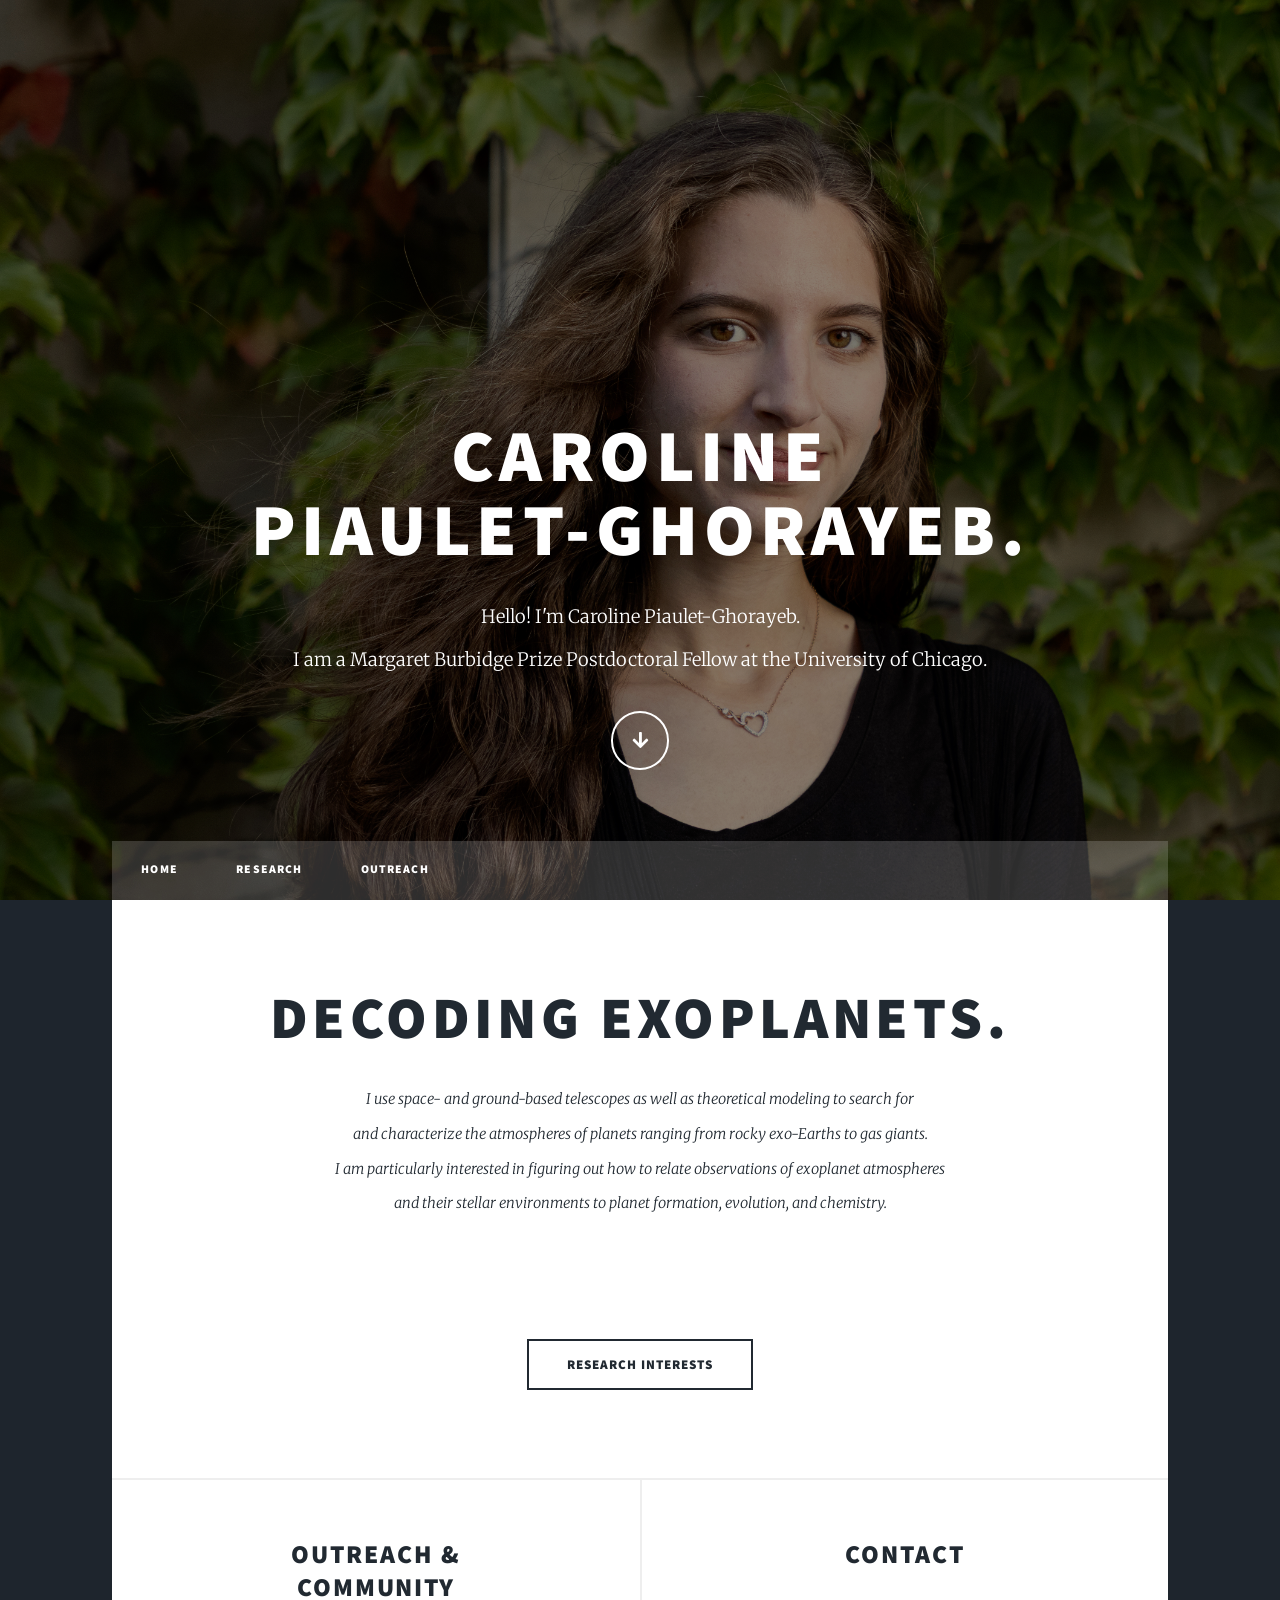
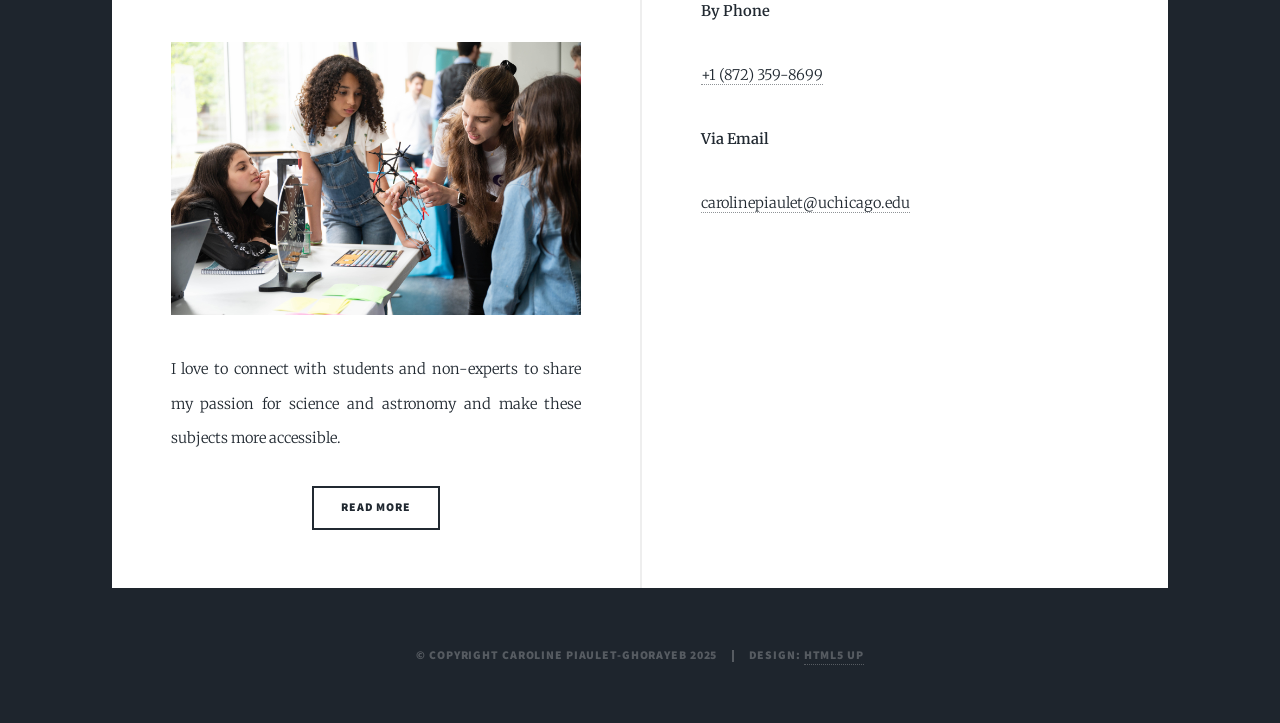
==== commit 946297c4: "typo fix" ====
--- a/index.html
+++ b/index.html
@@ -22,7 +22,7 @@
 						<h1>Caroline<br />
 						Piaulet-Ghorayeb.</h1>
 						<p style="font-style: normal;">Hello! I'm Caroline Piaulet-Ghorayeb.<br />
-						I am a Margaret Burbridge Prize Postdoctoral Fellow at the University of Chicago. </p>
+						I am a Margaret Burbidge Prize Postdoctoral Fellow at the University of Chicago. </p>
 						<ul class="actions">
 							<li><a href="#header" class="button icon solid solo fa-arrow-down scrolly">Continue</a></li>
 						</ul>
--- a/assets/css/main.css
+++ b/assets/css/main.css
@@ -3234,7 +3234,7 @@
 			width: 100%;
 			height: 100%;
 			background-color: #212931;
-			background-image: url("../../images/overlay.png"), linear-gradient(0deg, rgba(0, 0, 0, 0.1), rgba(0, 0, 0, 0.1)), url("../../images/bkg_image.jpg");
+			background-image: url("../../images/overlay.png"), linear-gradient(0deg, rgba(0, 0, 0, 0.1), rgba(0, 0, 0, 0.1)), url("../../images/IMG_6848.jpg");
 			background-size: auto,								auto,														100% auto;
 			background-position: center,								center,														top center;
 			background-repeat: repeat,								no-repeat,													no-repeat;
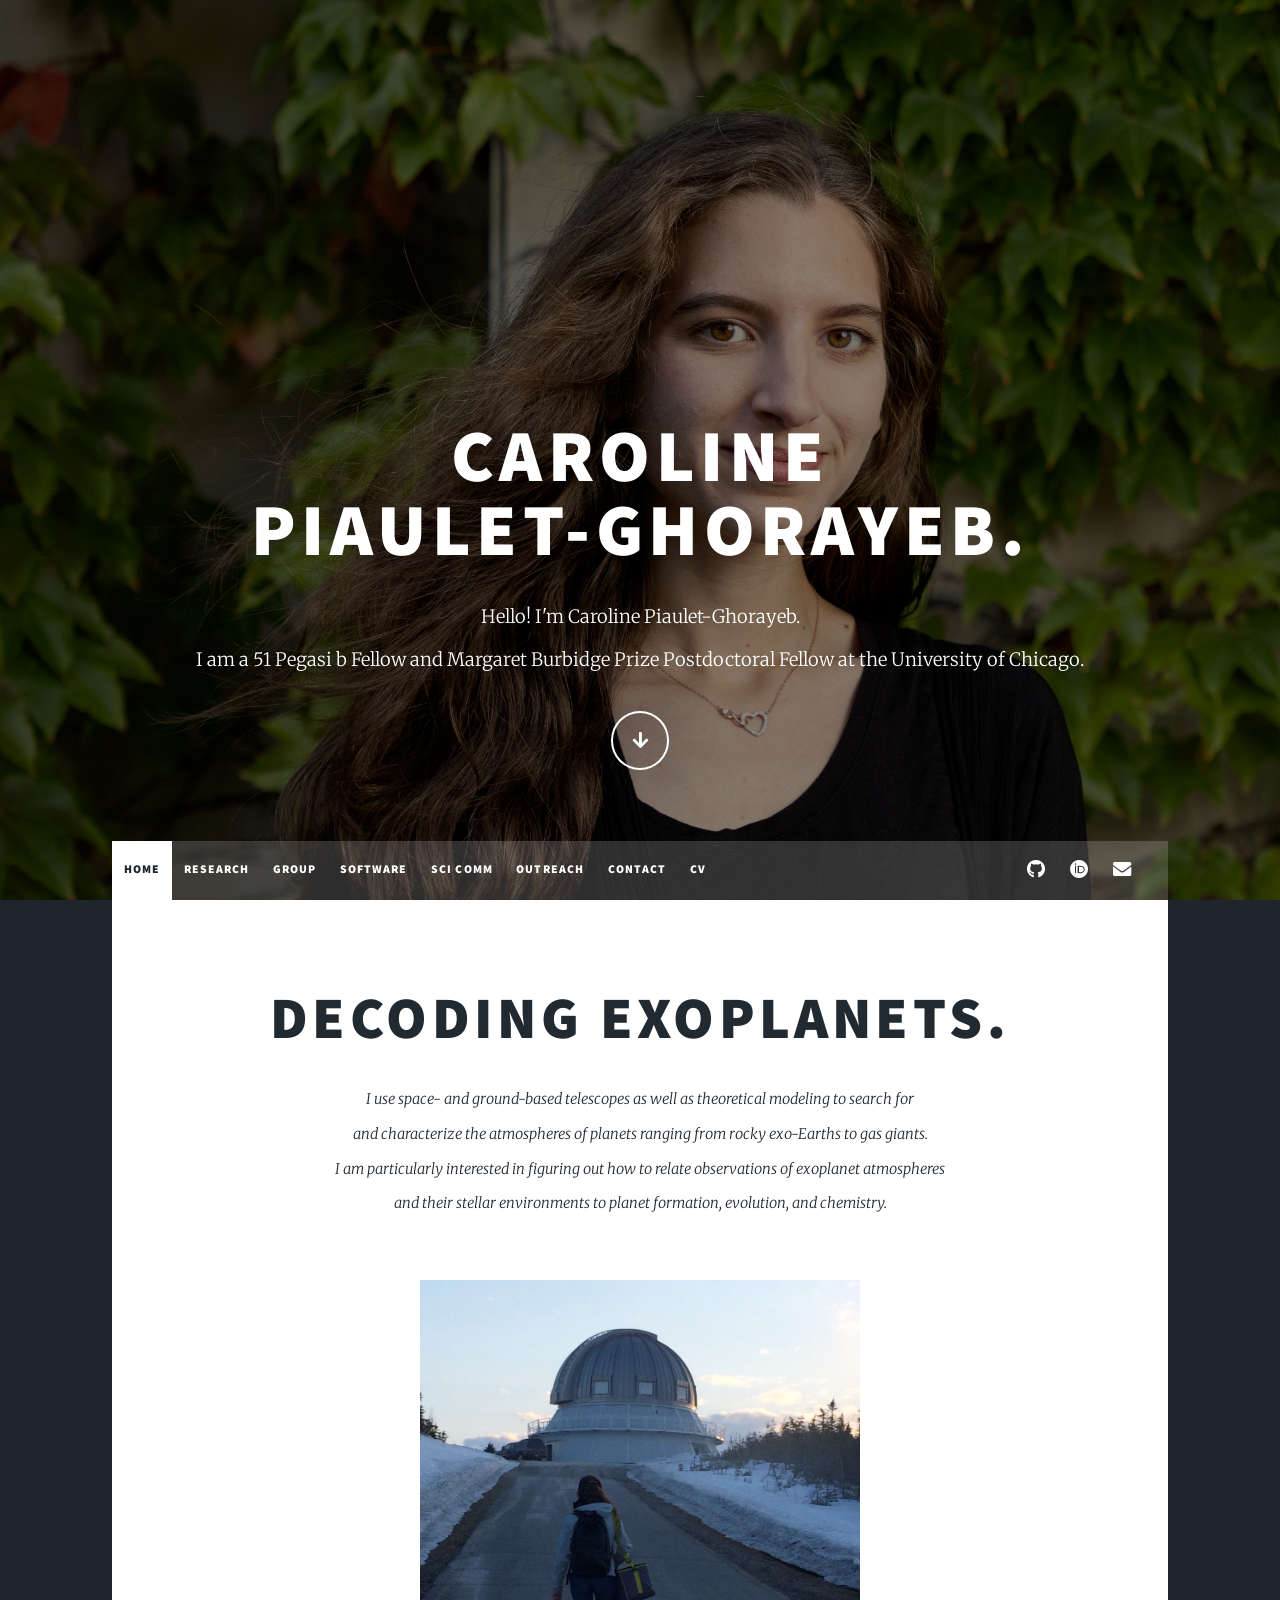
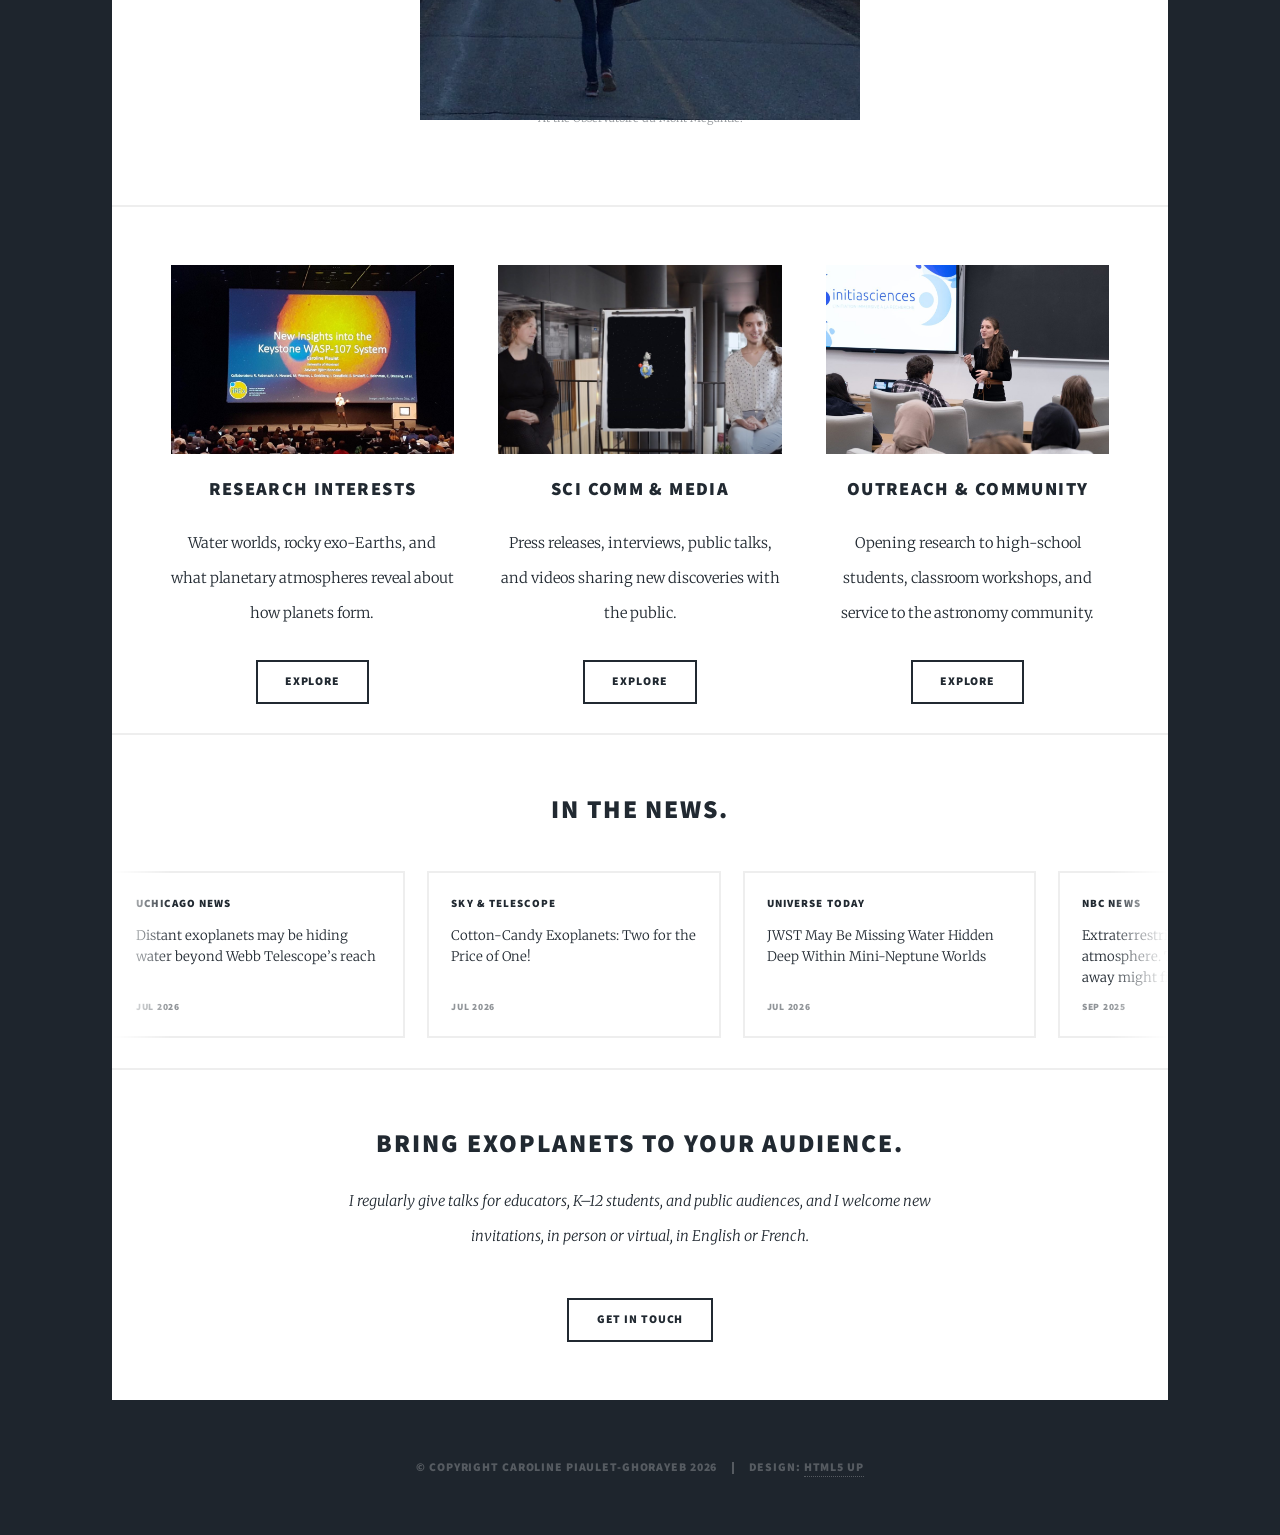
==== commit 73a45400: "adding new pages for group, sci comm, outreach" ====
--- a/index.html
+++ b/index.html
@@ -1,121 +1,156 @@
-<!DOCTYPE HTML>
-<!--
-	Massively by HTML5 UP
-	html5up.net | @ajlkn
-	Free for personal and commercial use under the CCA 3.0 license (html5up.net/license)
--->
-<html>
-	<head>
-		<title>Caroline Piaulet-Ghorayeb - Home</title>
-		<meta charset="utf-8" />
-		<meta name="viewport" content="width=device-width, initial-scale=1, user-scalable=no" />
-		<link rel="stylesheet" href="assets/css/main.css" />
-		<noscript><link rel="stylesheet" href="assets/css/noscript.css" /></noscript>
-	</head>
-	<body class="is-preload">
-
-		<!-- Wrapper -->
-			<div id="wrapper" class="fade-in">
-
-				<!-- Intro -->
-					<div id="intro">
-						<h1>Caroline<br />
-						Piaulet-Ghorayeb.</h1>
-						<p style="font-style: normal;">Hello! I'm Caroline Piaulet-Ghorayeb.<br />
-						I am a Margaret Burbidge Prize Postdoctoral Fellow at the University of Chicago. </p>
-						<ul class="actions">
-							<li><a href="#header" class="button icon solid solo fa-arrow-down scrolly">Continue</a></li>
-						</ul>
-					</div>
-
-				<!-- Header -->
-					<header id="header">
-						<a href="index.html" class="logo">Home</a>
-					</header>
-
-				<!-- Nav -->
-					<nav id="nav">
-					  <ul class="links">
-						<li><a href="index.html">Home</a></li>
-						<li><a href="research.html">Research</a></li>
-						<li><a href="outreach.html">Outreach</a></li>
-					  </ul>
-					  <ul class="icons">
-						<!-- Optional social icons; keep or remove -->
-						<!-- <li><a href="https://github.com/yourhandle" class="icon brands fa-github"><span class="label">GitHub</span></a></li> -->
-					  </ul>
-					</nav>
-
-				<!-- Main -->
-					<div id="main">
-
-						<!-- Featured Post -->
-							<article class="post featured">
-								<header class="major">
-									<h2><a href="research.html">Decoding Exoplanets.</a></h2>
-									<p>	I use space- and ground-based telescopes as well as theoretical modeling to search for <br />
-							and characterize the atmospheres of planets ranging from rocky exo-Earths to gas giants.  <br />
-									I am particularly interested in figuring out how to relate observations of exoplanet atmospheres   <br />
-										and their stellar environments to planet formation, evolution, and chemistry.</p>
-								</header>
-								<a href="#" class="image main"><img src="images/photo_essv.jpeg" alt="" /></a>
-								<ul class="actions special">
-									<li><a href="research.html" class="button large">Research Interests</a></li>
-								</ul>
-							</article>
-
-						<!-- Posts: Outreach (left) + Contact (right) -->
-						<section class="posts">
-						  <!-- Outreach card -->
-						  <article>
-							<header>
-							  <h2><a href="outreach.html">Outreach &amp;<br />Community</a></h2>
-							</header>
-							<a href="outreach.html" class="image fit"><img src="images/photo_outreach.jpg" alt="" /></a>
-							<p>
-							  I love to connect with students and non-experts to share my passion for science and astronomy
-							  and make these subjects more accessible.
-							</p>
-							<ul class="actions special">
-							  <li><a href="outreach.html" class="button">Read More</a></li>
-							</ul>
-						  </article>
-
-						  <!-- Contact card -->
-						<article>
-						  <header>
-							<h2>Contact</h2>
-						  </header>
-						  <p><strong>By Phone</strong></p>
-						  <p><a href="tel:+18723598699">+1 (872) 359-8699</a></p>
-						  <p><strong>Via Email</strong></p>
-						  <p><a href="mailto:carolinepiaulet@uchicago.edu">carolinepiaulet@uchicago.edu</a></p>
-						</article>
-
-
-
-						</section>
-
-
-					</div>
-
-
-
-				<!-- Copyright -->
-					<div id="copyright">
-						<ul><li>&copy; Copyright Caroline Piaulet-Ghorayeb 2025</li><li>Design: <a href="https://html5up.net">HTML5 UP</a></li></ul>
-					</div>
-
-			</div>
-
-		<!-- Scripts -->
-			<script src="assets/js/jquery.min.js"></script>
-			<script src="assets/js/jquery.scrollex.min.js"></script>
-			<script src="assets/js/jquery.scrolly.min.js"></script>
-			<script src="assets/js/browser.min.js"></script>
-			<script src="assets/js/breakpoints.min.js"></script>
-			<script src="assets/js/util.js"></script>
-			<script src="assets/js/main.js"></script>
-
-	</body>
-</html>+<!DOCTYPE HTML>
+<!--
+	Massively by HTML5 UP
+	html5up.net | @ajlkn
+	Free for personal and commercial use under the CCA 3.0 license (html5up.net/license)
+-->
+<html>
+	<head>
+		<title>Caroline Piaulet-Ghorayeb - Home</title>
+		<meta name="google-site-verification" content="Qems5SOwpIH9MHZTYAWAGPE2HII21p1t6yUH34F9PDg" />
+		<meta charset="utf-8" />
+		<meta name="viewport" content="width=device-width, initial-scale=1, user-scalable=no" />
+		<link rel="stylesheet" href="assets/css/main.css" />
+		<link rel="stylesheet" href="assets/css/custom.css" />
+		<noscript><link rel="stylesheet" href="assets/css/noscript.css" /></noscript>
+	</head>
+	<body class="is-preload">
+
+		<!-- Wrapper -->
+			<div id="wrapper" class="fade-in">
+
+				<!-- Intro -->
+					<div id="intro">
+						<h1>Caroline<br />
+						Piaulet-Ghorayeb.</h1>
+						<p style="font-style: normal;">Hello! I'm Caroline Piaulet-Ghorayeb.<br />
+						I am a 51 Pegasi b Fellow and Margaret Burbidge Prize Postdoctoral Fellow at the University of Chicago.</p>
+						<ul class="actions">
+							<li><a href="#header" class="button icon solid solo fa-arrow-down scrolly">Continue</a></li>
+						</ul>
+					</div>
+
+				<!-- Header -->
+					<header id="header">
+						<a href="index.html" class="logo">Home</a>
+					</header>
+
+				<!-- Nav -->
+					<nav id="nav">
+						<ul class="links">
+							<li class="active"><a href="index.html">Home</a></li>
+							<li><a href="research.html">Research</a></li>
+							<li><a href="group.html">Group</a></li>
+							<li><a href="software.html">Software</a></li>
+							<li><a href="scicomm.html">Sci Comm</a></li>
+							<li><a href="outreach.html">Outreach</a></li>
+							<li><a href="contact.html">Contact</a></li>
+							<li><a href="files/CV_FINAL.pdf" target="_blank" rel="noopener">CV</a></li>
+						</ul>
+						<ul class="icons">
+							<li><a href="https://github.com/cpiaulet" class="icon brands fa-github"><span class="label">GitHub</span></a></li>
+							<li><a href="https://orcid.org/0000-0002-2875-917X" class="icon brands fa-orcid"><span class="label">ORCID</span></a></li>
+							<li><a href="mailto:carolinepiaulet@uchicago.edu" class="icon solid fa-envelope"><span class="label">Email</span></a></li>
+						</ul>
+					</nav>
+
+				<!-- Main -->
+					<div id="main">
+
+						<!-- Featured Post -->
+							<article class="post featured">
+								<header class="major">
+									<h2><a href="research.html">Decoding Exoplanets.</a></h2>
+									<p>I use space- and ground-based telescopes as well as theoretical modeling to search for <br />
+									and characterize the atmospheres of planets ranging from rocky exo-Earths to gas giants. <br />
+									I am particularly interested in figuring out how to relate observations of exoplanet atmospheres <br />
+									and their stellar environments to planet formation, evolution, and chemistry.</p>
+								</header>
+								<div class="image main narrow"><img src="images/telescope-mont-megantic.jpg" alt="Caroline walking up to the telescope dome at the Observatoire du Mont-M&eacute;gantic" /></div>
+								<p class="caption">At the Observatoire du Mont-M&eacute;gantic.</p>
+							</article>
+
+						<!-- Shortcuts -->
+							<section class="shortcuts">
+								<article>
+									<a href="research.html" class="image fit"><img src="images/talk-wasp107.jpg" alt="Caroline presenting new insights into the WASP-107 system to a conference audience" /></a>
+									<h3><a href="research.html">Research Interests</a></h3>
+									<p>Water worlds, rocky exo-Earths, and what planetary atmospheres reveal about how planets form.</p>
+									<ul class="actions special">
+										<li><a href="research.html" class="button">Explore</a></li>
+									</ul>
+								</article>
+								<article>
+									<a href="scicomm.html" class="image fit"><img src="images/video-exobite.jpg" alt="Caroline recording an exoplanet explainer video" /></a>
+									<h3><a href="scicomm.html">Sci Comm &amp; Media</a></h3>
+									<p>Press releases, interviews, public talks, and videos sharing new discoveries with the public.</p>
+									<ul class="actions special">
+										<li><a href="scicomm.html" class="button">Explore</a></li>
+									</ul>
+								</article>
+								<article>
+									<a href="outreach.html" class="image fit"><img src="images/initiasciences-talk.jpg" alt="Caroline presenting InitiaSciences to a room of students" /></a>
+									<h3><a href="outreach.html">Outreach &amp; Community</a></h3>
+									<p>Opening research to high-school students, classroom workshops, and service to the astronomy community.</p>
+									<ul class="actions special">
+										<li><a href="outreach.html" class="button">Explore</a></li>
+									</ul>
+								</article>
+							</section>
+
+						<!-- In the news (rolling band) -->
+							<section>
+								<header class="section-head">
+									<h2>In the News.</h2>
+								</header>
+								<div class="marquee">
+									<ul class="marquee-track">
+										<li><a class="news-card" href="https://news.uchicago.edu/story/distant-exoplanets-may-be-hiding-water-beyond-webb-telescopes-reach-study-finds" target="_blank" rel="noopener"><span class="outlet">UChicago News</span><span class="headline">Distant exoplanets may be hiding water beyond Webb Telescope&rsquo;s reach</span><span class="date">Jul 2026</span></a></li>
+										<li><a class="news-card" href="https://skyandtelescope.org/astronomy-news/cotton-candy-exoplanets-two-for-the-price-of-one/" target="_blank" rel="noopener"><span class="outlet">Sky &amp; Telescope</span><span class="headline">Cotton-Candy Exoplanets: Two for the Price of One!</span><span class="date">Jul 2026</span></a></li>
+										<li><a class="news-card" href="https://www.universetoday.com/articles/jwst-may-be-missing-water-hidden-deep-within-mini-neptune-worlds" target="_blank" rel="noopener"><span class="outlet">Universe Today</span><span class="headline">JWST May Be Missing Water Hidden Deep Within Mini-Neptune Worlds</span><span class="date">Jul 2026</span></a></li>
+										<li><a class="news-card" href="https://www.nbcnews.com/science/space/trappist1e-atmosphere-extraterrestrial-life-planet-earth-conditions-rcna229839" target="_blank" rel="noopener"><span class="outlet">NBC News</span><span class="headline">Extraterrestrial life needs the right atmosphere. This planet 40 light-years away might fit the bill</span><span class="date">Sep 2025</span></a></li>
+										<li><a class="news-card" href="https://www.scientificamerican.com/article/jwst-sees-hints-of-an-atmosphere-on-a-potentially-habitable-exoplanet/" target="_blank" rel="noopener"><span class="outlet">Scientific American</span><span class="headline">JWST Sees Hints of an Atmosphere on a Potentially Habitable Exoplanet</span><span class="date">2025</span></a></li>
+										<li><a class="news-card" href="https://science.nasa.gov/missions/webb/webb-narrows-atmospheric-possibilities-for-earth-sized-exoplanet-trappist-1-d/" target="_blank" rel="noopener"><span class="outlet">NASA</span><span class="headline">Webb Narrows Atmospheric Possibilities for Earth-sized Exoplanet TRAPPIST-1 d</span><span class="date">Aug 2025</span></a></li>
+										<li><a class="news-card" href="https://www.esa.int/Science_Exploration/Space_Science/Webb/No_Earth-like_atmosphere_on_TRAPPIST-1_d" target="_blank" rel="noopener"><span class="outlet">ESA</span><span class="headline">No Earth-like atmosphere on TRAPPIST-1 d</span><span class="date">Aug 2025</span></a></li>
+										<li><a class="news-card" href="https://skyandtelescope.org/astronomy-news/no-evidence-for-atmosphere-on-trappist-1d/" target="_blank" rel="noopener"><span class="outlet">Sky &amp; Telescope</span><span class="headline">No Evidence for Atmosphere on Trappist-1d</span><span class="date">2025</span></a></li>
+										<li><a class="news-card" href="https://www.space.com/space-exploration/search-for-life/scientists-question-possible-signs-of-life-on-exoplanet-k2-18b-in-new-study-we-never-saw-more-than-insignificant-hints" target="_blank" rel="noopener"><span class="outlet">Space.com</span><span class="headline">Scientists question possible signs of life on exoplanet K2-18b in new study</span><span class="date">2025</span></a></li>
+										<li><a class="news-card" href="https://aasnova.org/2025/05/30/abundant-but-ambiguous-understanding-the-atmospheres-of-sub-neptunes-with-jwst/" target="_blank" rel="noopener"><span class="outlet">AAS Nova</span><span class="headline">Abundant but Ambiguous: Understanding the Atmospheres of Sub-Neptunes with JWST</span><span class="date">May 2025</span></a></li>
+										<li><a class="news-card" href="https://phys.org/news/2024-10-astronomers-webb-probe-steam-world.html" target="_blank" rel="noopener"><span class="outlet">Phys.org</span><span class="headline">Astronomers use Webb to probe a &lsquo;steam world&rsquo; in the constellation Pisces</span><span class="date">Oct 2024</span></a></li>
+										<li><a class="news-card" href="https://www.jpl.nasa.gov/news/two-exoplanets-may-be-mostly-water-nasas-hubble-and-spitzer-find/" target="_blank" rel="noopener"><span class="outlet">NASA JPL</span><span class="headline">Two Exoplanets May Be Mostly Water, NASA&rsquo;s Hubble and Spitzer Find</span><span class="date">Dec 2022</span></a></li>
+										<li><a class="news-card" href="https://www.mcgill.ca/newsroom/channels/news/super-puff-planet-no-other-327777" target="_blank" rel="noopener"><span class="outlet">McGill University</span><span class="headline">A &lsquo;super-puff&rsquo; planet like no other</span><span class="date">Jan 2021</span></a></li>
+									</ul>
+								</div>
+							</section>
+
+						<!-- Speaking / contact -->
+							<section>
+								<header class="section-head">
+									<h2>Bring Exoplanets to Your Audience.</h2>
+									<p>I regularly give talks for educators, K&ndash;12 students, and public audiences, and I welcome new invitations, in person or virtual, in English or French.</p>
+								</header>
+								<ul class="actions special">
+									<li><a href="contact.html" class="button">Get in touch</a></li>
+								</ul>
+							</section>
+
+					</div>
+
+				<!-- Copyright -->
+					<div id="copyright">
+						<ul><li>&copy; Copyright Caroline Piaulet-Ghorayeb 2026</li><li>Design: <a href="https://html5up.net">HTML5 UP</a></li></ul>
+					</div>
+
+			</div>
+
+		<!-- Scripts -->
+			<script src="assets/js/jquery.min.js"></script>
+			<script src="assets/js/jquery.scrollex.min.js"></script>
+			<script src="assets/js/jquery.scrolly.min.js"></script>
+			<script src="assets/js/browser.min.js"></script>
+			<script src="assets/js/breakpoints.min.js"></script>
+			<script src="assets/js/util.js"></script>
+			<script src="assets/js/main.js"></script>
+			<script src="assets/js/custom.js"></script>
+
+	</body>
+</html>
--- a/assets/css/custom.css
+++ b/assets/css/custom.css
@@ -0,0 +1,686 @@
+/*
+	Site additions layered on top of Massively (main.css).
+	Kept separate so the template's compiled CSS can be regenerated without losing them.
+*/
+
+/* Nav: tighter links so all sections fit on one bar */
+
+	#nav ul.links li a {
+		padding: 0 1.25rem;
+	}
+
+	@media screen and (max-width: 1280px) {
+		#nav ul.links li a {
+			padding: 0 0.8rem;
+		}
+	}
+
+/* Stats row (big numbers with small captions) */
+
+	ul.stats {
+		display: flex;
+		flex-wrap: wrap;
+		justify-content: center;
+		gap: 1.5rem 3.5rem;
+		list-style: none;
+		margin: 0 0 3rem 0;
+		padding: 0;
+	}
+
+		ul.stats li {
+			padding: 0;
+			text-align: center;
+		}
+
+		ul.stats strong {
+			display: block;
+			font-family: "Source Sans Pro", Helvetica, sans-serif;
+			font-weight: 900;
+			font-size: 2.75rem;
+			line-height: 1.1;
+			color: #212931;
+		}
+
+		ul.stats span {
+			font-family: "Source Sans Pro", Helvetica, sans-serif;
+			font-weight: 900;
+			font-size: 0.7rem;
+			letter-spacing: 0.075em;
+			text-transform: uppercase;
+			color: #909498;
+		}
+
+/* Small uppercase label above headings */
+
+	.eyebrow {
+		display: block;
+		margin: 0 0 0.5rem 0;
+		font-family: "Source Sans Pro", Helvetica, sans-serif;
+		font-weight: 900;
+		font-size: 0.75rem;
+		letter-spacing: 0.1em;
+		text-transform: uppercase;
+		color: #909498;
+	}
+
+/* Left-aligned cards inside the two-column .posts grid */
+
+	#main > .posts > article.left,
+	#main > .posts > article.left p {
+		text-align: left;
+	}
+
+/* Section intro text */
+
+	#main > section > header.section-head {
+		margin-bottom: 3rem;
+		text-align: center;
+	}
+
+		#main > section > header.section-head p {
+			margin: 0 auto;
+			max-width: 40rem;
+			text-align: center;
+		}
+
+/* Narrower centered photo inside a featured post, with a caption */
+
+	.image.main.narrow {
+		max-width: 30rem;
+		margin: 0 auto 1rem auto;
+	}
+
+	#main p.caption {
+		margin: 0 0 1rem 0;
+		font-size: 0.75rem;
+		color: #909498;
+		text-align: center;
+	}
+
+	#main .image.main + p.caption {
+		margin-top: -2rem;
+	}
+
+/* Landscape crop for portrait-oriented photos */
+
+	.image.fit.crop-landscape img {
+		width: 100%;
+		aspect-ratio: 4 / 3;
+		object-fit: cover;
+		object-position: 50% 50%;
+	}
+
+/* Image credit line under a figure */
+
+	.credit {
+		margin: -2rem 0 2rem 0;
+		font-size: 0.65rem;
+		line-height: 1.5;
+		color: #909498;
+		text-align: left;
+	}
+
+	.image.fit.wide img {
+		width: 100%;
+		aspect-ratio: 16 / 9;
+		object-fit: cover;
+	}
+
+/* Dated entry lists (year column + description) */
+
+	ul.entries {
+		list-style: none;
+		margin: 0 0 2rem 0;
+		padding: 0;
+	}
+
+		ul.entries li {
+			display: grid;
+			grid-template-columns: 7rem 1fr;
+			gap: 0 1.5rem;
+			padding: 1rem 0 0 0;
+			margin: 1rem 0 0 0;
+			border-top: solid 1px #eeeeee;
+			text-align: left;
+		}
+
+			ul.entries li:first-child {
+				padding-top: 0;
+				margin-top: 0;
+				border-top: 0;
+			}
+
+		ul.entries .when {
+			padding-top: 0.2rem;
+			font-family: "Source Sans Pro", Helvetica, sans-serif;
+			font-weight: 900;
+			font-size: 0.75rem;
+			letter-spacing: 0.075em;
+			text-transform: uppercase;
+			color: #909498;
+		}
+
+		ul.entries p {
+			margin: 0;
+			text-align: left;
+		}
+
+		#main > .posts ul.entries li,
+		.row ul.entries li {
+			grid-template-columns: 5.5rem 1fr;
+		}
+
+		@media screen and (max-width: 480px) {
+			ul.entries li,
+			#main > .posts ul.entries li,
+			.row ul.entries li {
+				grid-template-columns: 1fr;
+			}
+		}
+
+/* Highlight bullets inside research theme cards */
+
+	ul.highlights {
+		list-style: none;
+		margin: 0;
+		padding: 0;
+	}
+
+		ul.highlights li {
+			padding: 0.75rem 0 0 0;
+			margin: 0.75rem 0 0 0;
+			border-top: solid 1px #eeeeee;
+			font-size: 0.9rem;
+		}
+
+		ul.highlights .venue {
+			display: block;
+			font-family: "Source Sans Pro", Helvetica, sans-serif;
+			font-weight: 900;
+			font-size: 0.7rem;
+			letter-spacing: 0.075em;
+			text-transform: uppercase;
+			color: #909498;
+		}
+
+/* Paper list */
+
+	ul.papers {
+		list-style: none;
+		margin: 0 0 2rem 0;
+		padding: 0;
+	}
+
+		ul.papers li {
+			padding: 0;
+			margin: 0 0 1.5rem 0;
+		}
+
+		ul.papers .venue {
+			font-family: "Source Sans Pro", Helvetica, sans-serif;
+			font-weight: 900;
+			font-size: 0.75rem;
+			letter-spacing: 0.075em;
+			text-transform: uppercase;
+			color: #909498;
+		}
+
+/* Home: three shortcut cards */
+
+	.shortcuts {
+		display: grid;
+		grid-template-columns: repeat(auto-fit, minmax(15rem, 1fr));
+		gap: 3rem;
+		text-align: center;
+	}
+
+		.shortcuts article {
+			display: flex;
+			flex-direction: column;
+		}
+
+		.shortcuts .image.fit {
+			margin: 0 0 1.5rem 0;
+		}
+
+			.shortcuts .image.fit img {
+				width: 100%;
+				aspect-ratio: 3 / 2;
+				object-fit: cover;
+			}
+
+		.shortcuts p {
+			flex-grow: 1;
+			text-align: center;
+		}
+
+		.shortcuts .actions {
+			margin-bottom: 0;
+		}
+
+/* News cards (shared by the rolling band and the horizontal scroller) */
+
+	a.news-card {
+		display: flex;
+		flex-direction: column;
+		gap: 0.5rem;
+		box-sizing: border-box;
+		height: 100%;
+		padding: 1.25rem 1.5rem;
+		border: solid 2px #eeeeee;
+		background-color: #ffffff;
+		color: #212931;
+		text-align: left;
+		text-decoration: none;
+		-moz-transition: border-color 0.2s ease-in-out;
+		-webkit-transition: border-color 0.2s ease-in-out;
+		transition: border-color 0.2s ease-in-out;
+	}
+
+		a.news-card:hover {
+			border-color: #18bfef;
+			color: #212931 !important;
+		}
+
+		a.news-card .thumb {
+			display: block;
+			width: calc(100% + 3rem);
+			max-width: none;
+			margin: -1.25rem -1.5rem 0.5rem -1.5rem;
+			aspect-ratio: 16 / 9;
+			object-fit: cover;
+		}
+
+		a.news-card .badge {
+			align-self: flex-start;
+			padding: 0.15rem 0.6rem;
+			background-color: #212931;
+			color: #ffffff;
+			font-family: "Source Sans Pro", Helvetica, sans-serif;
+			font-weight: 900;
+			font-size: 0.6rem;
+			letter-spacing: 0.1em;
+			text-transform: uppercase;
+		}
+
+		a.news-card .outlet {
+			font-family: "Source Sans Pro", Helvetica, sans-serif;
+			font-weight: 900;
+			font-size: 0.75rem;
+			letter-spacing: 0.1em;
+			text-transform: uppercase;
+		}
+
+		a.news-card .headline {
+			flex-grow: 1;
+			font-size: 0.9rem;
+			line-height: 1.6;
+		}
+
+		a.news-card .date {
+			font-family: "Source Sans Pro", Helvetica, sans-serif;
+			font-weight: 900;
+			font-size: 0.65rem;
+			letter-spacing: 0.075em;
+			text-transform: uppercase;
+			color: #909498;
+		}
+
+/* Rolling "in the news" band (auto-scrolls, pauses on hover/focus) */
+
+	/* Without JS (or with reduced motion) the band is a plain swipeable row;
+	   custom.js duplicates the cards and adds .is-rolling to animate it. */
+
+	.marquee {
+		margin: 0 -4rem;
+		padding: 0 4rem;
+		overflow-x: auto;
+	}
+
+		.marquee.is-rolling {
+			padding: 0;
+			overflow: hidden;
+			-webkit-mask-image: linear-gradient(to right, transparent, #000 4rem, #000 calc(100% - 4rem), transparent);
+			mask-image: linear-gradient(to right, transparent, #000 4rem, #000 calc(100% - 4rem), transparent);
+		}
+
+		.marquee-track {
+			display: flex;
+			width: max-content;
+			list-style: none;
+			margin: 0;
+			padding: 0;
+		}
+
+		.marquee.is-rolling .marquee-track {
+			animation: marquee 90s linear infinite;
+		}
+
+		.marquee.is-rolling:hover .marquee-track,
+		.marquee.is-rolling:focus-within .marquee-track {
+			animation-play-state: paused;
+		}
+
+			.marquee-track li {
+				width: 20rem;
+				margin: 0 1.5rem 0 0;
+				padding: 0;
+			}
+
+	@keyframes marquee {
+		from { transform: translateX(0); }
+		to { transform: translateX(-50%); }
+	}
+
+	@media screen and (max-width: 736px) {
+		.marquee {
+			margin: 0 -2rem;
+		}
+	}
+
+	@media (prefers-reduced-motion: reduce) {
+		.marquee {
+			overflow-x: auto;
+		}
+
+		.marquee-track {
+			animation: none;
+		}
+
+			.marquee-track li[aria-hidden="true"] {
+				display: none;
+			}
+	}
+
+/* Horizontal scroller with arrow buttons */
+
+	.scroller {
+		display: flex;
+		gap: 1.5rem;
+		overflow-x: auto;
+		scroll-snap-type: x mandatory;
+		list-style: none;
+		margin: 0 0 1.5rem 0;
+		padding: 0 0 1rem 0;
+	}
+
+		.scroller li {
+			flex: 0 0 19rem;
+			padding: 0;
+			scroll-snap-align: start;
+		}
+
+		.scroller li.featured {
+			flex-basis: 32rem;
+		}
+
+			.scroller li.featured a.news-card {
+				border-color: #212931;
+			}
+
+			.scroller li.featured .headline {
+				font-size: 1.25rem;
+				font-weight: 700;
+				line-height: 1.4;
+			}
+
+		@media screen and (max-width: 736px) {
+			.scroller li.featured {
+				flex-basis: 85%;
+			}
+		}
+
+	.scroller-nav {
+		display: flex;
+		justify-content: center;
+		gap: 1rem;
+		margin: 0;
+	}
+
+/* Contact page */
+
+	ul.contact-list {
+		list-style: none;
+		margin: 0 0 2rem 0;
+		padding: 0;
+	}
+
+		ul.contact-list li {
+			padding: 0;
+			margin: 0 0 1.5rem 0;
+		}
+
+		ul.contact-list .eyebrow {
+			margin-bottom: 0.25rem;
+		}
+
+/* Software cards */
+
+	.software h3 {
+		margin-bottom: 0.5rem;
+	}
+
+	.software .role {
+		margin-bottom: 1rem;
+	}
+
+/* Group member cards */
+
+	.avatar {
+		display: flex;
+		align-items: center;
+		justify-content: center;
+		width: 8rem;
+		height: 8rem;
+		margin: 0 auto 1.5rem auto;
+		border-radius: 50%;
+		overflow: hidden;
+		background-color: #212931;
+		color: #ffffff;
+		font-family: "Source Sans Pro", Helvetica, sans-serif;
+		font-weight: 900;
+		font-size: 2.25rem;
+		letter-spacing: 0.05em;
+	}
+
+		.avatar img {
+			width: 100%;
+			height: 100%;
+			object-fit: cover;
+		}
+
+	.tag {
+		display: inline-block;
+		margin: 0 0 1rem 0;
+		padding: 0.2rem 0.75rem;
+		border: solid 2px #212931;
+		font-family: "Source Sans Pro", Helvetica, sans-serif;
+		font-weight: 900;
+		font-size: 0.65rem;
+		letter-spacing: 0.1em;
+		text-transform: uppercase;
+		color: #212931;
+	}
+
+	.member h3 {
+		margin-bottom: 0.5rem;
+	}
+
+	.member p {
+		text-align: center;
+	}
+
+	.member ul.honors {
+		list-style: none;
+		margin: 1.5rem 0 0 0;
+		padding: 1rem 0 0 0;
+		border-top: solid 1px #eeeeee;
+		font-size: 0.85rem;
+	}
+
+		.member ul.honors li {
+			padding: 0;
+		}
+
+/* Press list with a thumbnail to the left of each entry */
+
+	ul.press {
+		list-style: none;
+		margin: 0 0 2rem 0;
+		padding: 0;
+	}
+
+		ul.press li {
+			display: grid;
+			grid-template-columns: 11rem 1fr;
+			gap: 0 1.75rem;
+			align-items: start;
+			padding: 1.5rem 0 0 0;
+			margin: 1.5rem 0 0 0;
+			border-top: solid 1px #eeeeee;
+		}
+
+			ul.press li:first-child {
+				padding-top: 0;
+				margin-top: 0;
+				border-top: 0;
+			}
+
+		ul.press .thumb img {
+			display: block;
+			width: 100%;
+			aspect-ratio: 16 / 10;
+			object-fit: cover;
+		}
+
+		ul.press .when {
+			display: block;
+			margin-bottom: 0.25rem;
+			font-family: "Source Sans Pro", Helvetica, sans-serif;
+			font-weight: 900;
+			font-size: 0.75rem;
+			letter-spacing: 0.075em;
+			text-transform: uppercase;
+			color: #909498;
+		}
+
+		ul.press p {
+			margin: 0;
+			text-align: left;
+		}
+
+		@media screen and (max-width: 480px) {
+			ul.press li {
+				grid-template-columns: 7rem 1fr;
+				gap: 0 1rem;
+			}
+		}
+
+		/* Entries without a thumbnail span the full row */
+		ul.press li > div:only-child {
+			grid-column: 1 / -1;
+		}
+
+		/* Narrower thumbnails inside the two-column .posts panels */
+		#main > .posts ul.press li {
+			grid-template-columns: 7rem 1fr;
+			gap: 0 1.25rem;
+		}
+
+/* Video thumbnail with a play button */
+
+	.video-thumb {
+		position: relative;
+	}
+
+		.video-thumb::after {
+			content: "\25B6";
+			position: absolute;
+			left: 50%;
+			top: 50%;
+			width: 4rem;
+			height: 4rem;
+			padding-left: 0.25rem;
+			box-sizing: border-box;
+			border-radius: 50%;
+			background-color: rgba(33, 41, 49, 0.85);
+			color: #ffffff;
+			font-size: 1.5rem;
+			line-height: 4rem;
+			text-align: center;
+			-moz-transform: translate(-50%, -50%);
+			-webkit-transform: translate(-50%, -50%);
+			transform: translate(-50%, -50%);
+		}
+
+		.video-thumb img {
+			width: 100%;
+			aspect-ratio: 16 / 9;
+			object-fit: cover;
+		}
+
+/* Software logos */
+
+	.software .logo {
+		display: block;
+		max-width: 8rem;
+		margin: 0 0 1.5rem 0;
+	}
+
+/* Impact banner (compact stats inside a section) */
+
+	.impact {
+		margin: 3rem 0 0 0;
+		padding: 2rem 2rem 0.5rem 2rem;
+		border: solid 2px #eeeeee;
+		text-align: center;
+	}
+
+		.impact .eyebrow {
+			margin-bottom: 1.5rem;
+		}
+
+		.impact ul.stats {
+			gap: 1.5rem 3rem;
+			margin-bottom: 1.5rem;
+		}
+
+			.impact ul.stats strong {
+				font-size: 2rem;
+			}
+
+			.impact ul.stats li {
+				max-width: 11rem;
+			}
+
+		.impact ul.stats li {
+			display: flex;
+			flex-direction: column;
+			align-items: center;
+			gap: 0.35rem;
+		}
+
+		.impact ul.stats .icon {
+			font-size: 1.6rem;
+			color: #8e5aa0;
+		}
+
+		/* Mirror the gauge so the needle sits in the first half of the dial */
+		.impact ul.stats .fa-tachometer-alt {
+			display: inline-block;
+			-moz-transform: scaleX(-1);
+			-webkit-transform: scaleX(-1);
+			transform: scaleX(-1);
+		}
+
+		/* Captions under the impact numbers: body font, sentence case */
+		.impact ul.stats span:not(.icon) {
+			font-family: "Merriweather", Georgia, serif;
+			font-weight: 300;
+			font-style: italic;
+			font-size: 0.8rem;
+			line-height: 1.5;
+			letter-spacing: 0;
+			text-transform: none;
+			color: #212931;
+		}
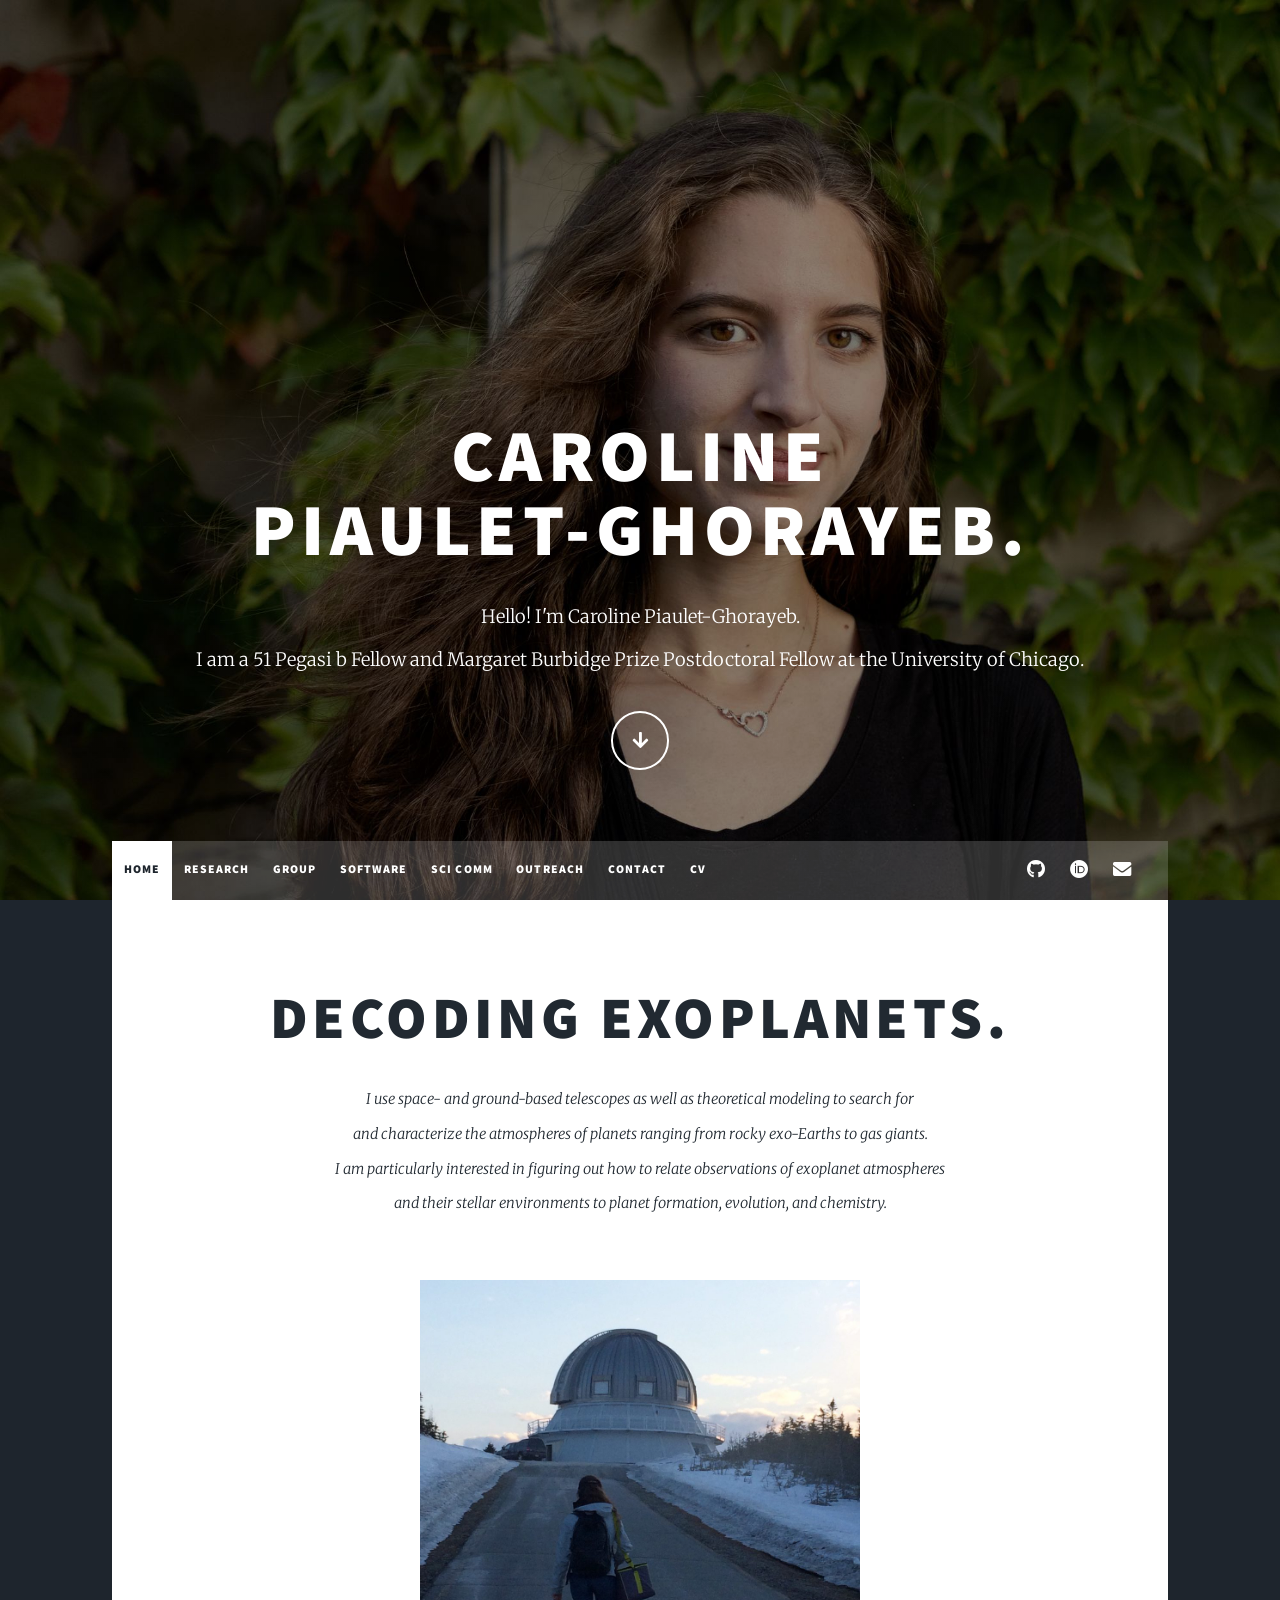
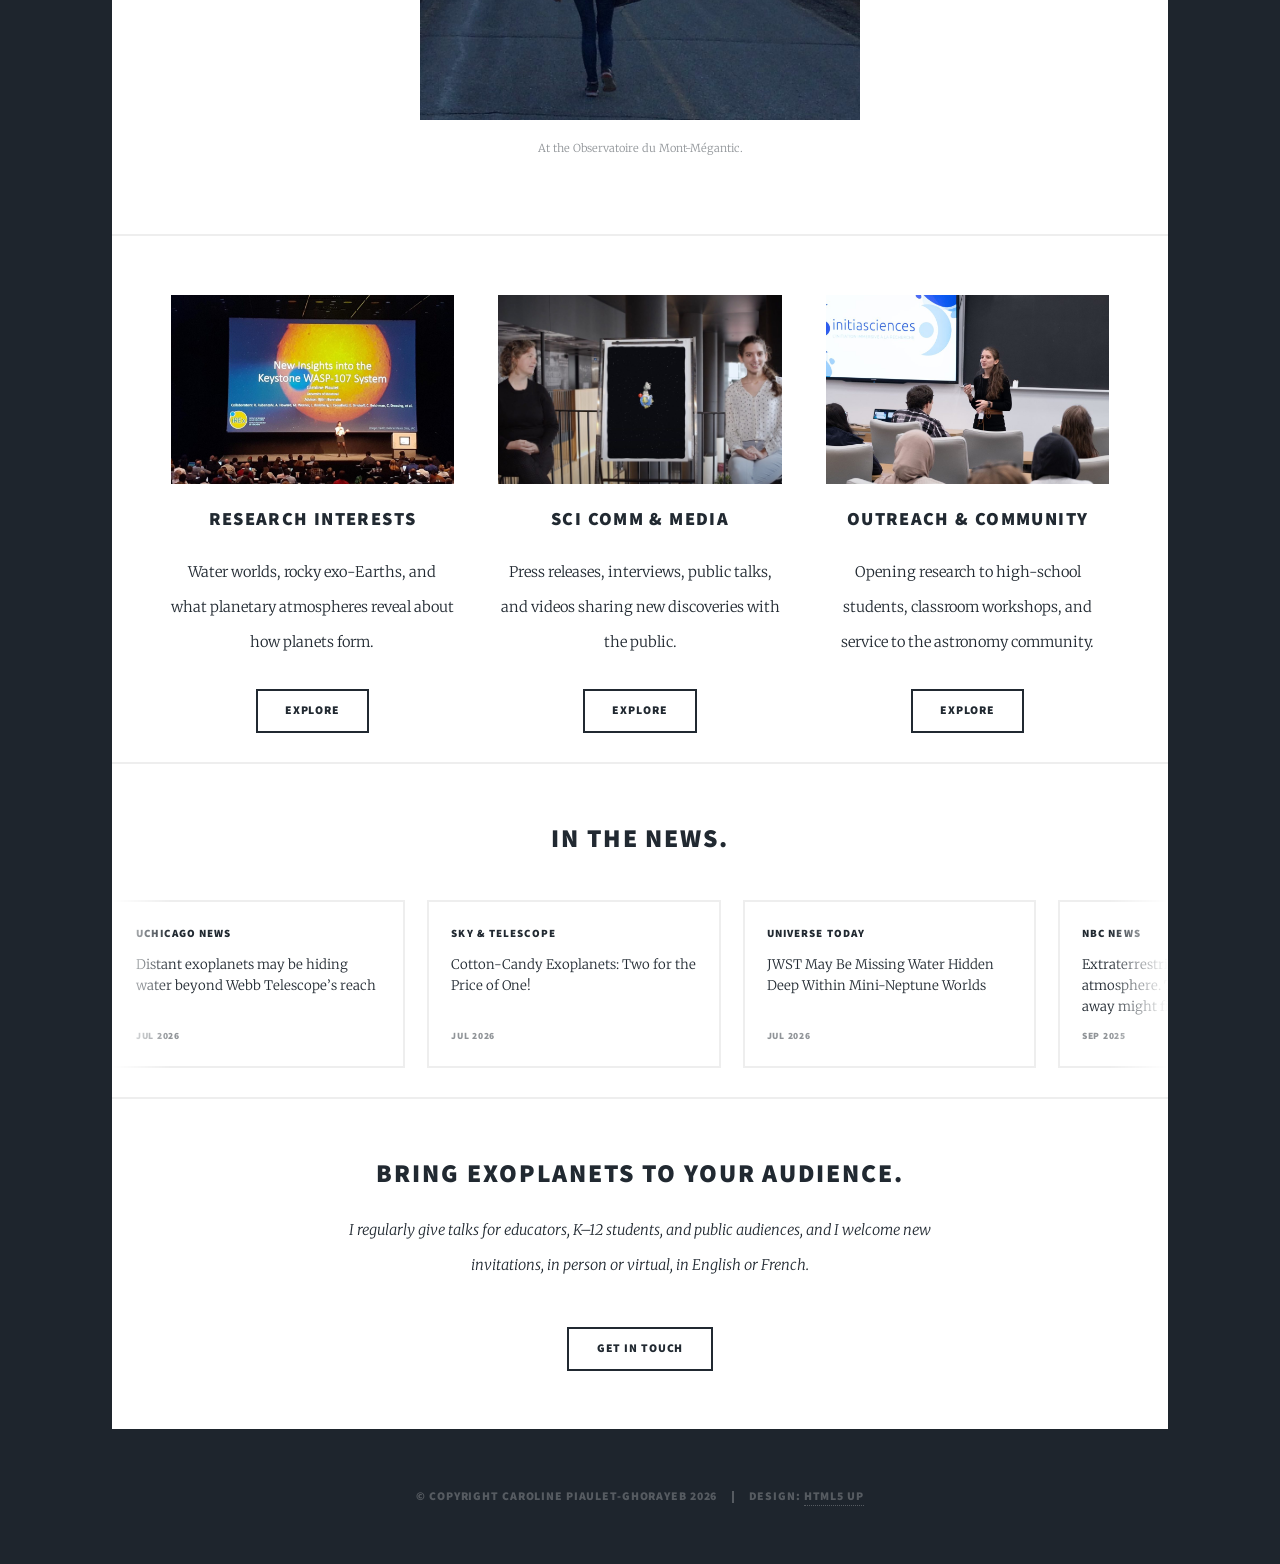
==== commit 2fcd6600: "clean up the repository" ====
--- a/index.html
+++ b/index.html
@@ -11,7 +11,7 @@
 		<meta charset="utf-8" />
 		<meta name="viewport" content="width=device-width, initial-scale=1, user-scalable=no" />
 		<link rel="stylesheet" href="assets/css/main.css" />
-		<link rel="stylesheet" href="assets/css/custom.css" />
+		<link rel="stylesheet" href="assets/css/custom.css?v=2" />
 		<noscript><link rel="stylesheet" href="assets/css/noscript.css" /></noscript>
 	</head>
 	<body class="is-preload">
--- a/assets/css/custom.css
+++ b/assets/css/custom.css
@@ -99,6 +99,10 @@
 
 	#main .image.main + p.caption {
 		margin-top: -2rem;
+	}
+
+	#main .image.main.narrow + p.caption {
+		margin-top: 0;
 	}
 
 /* Landscape crop for portrait-oriented photos */
